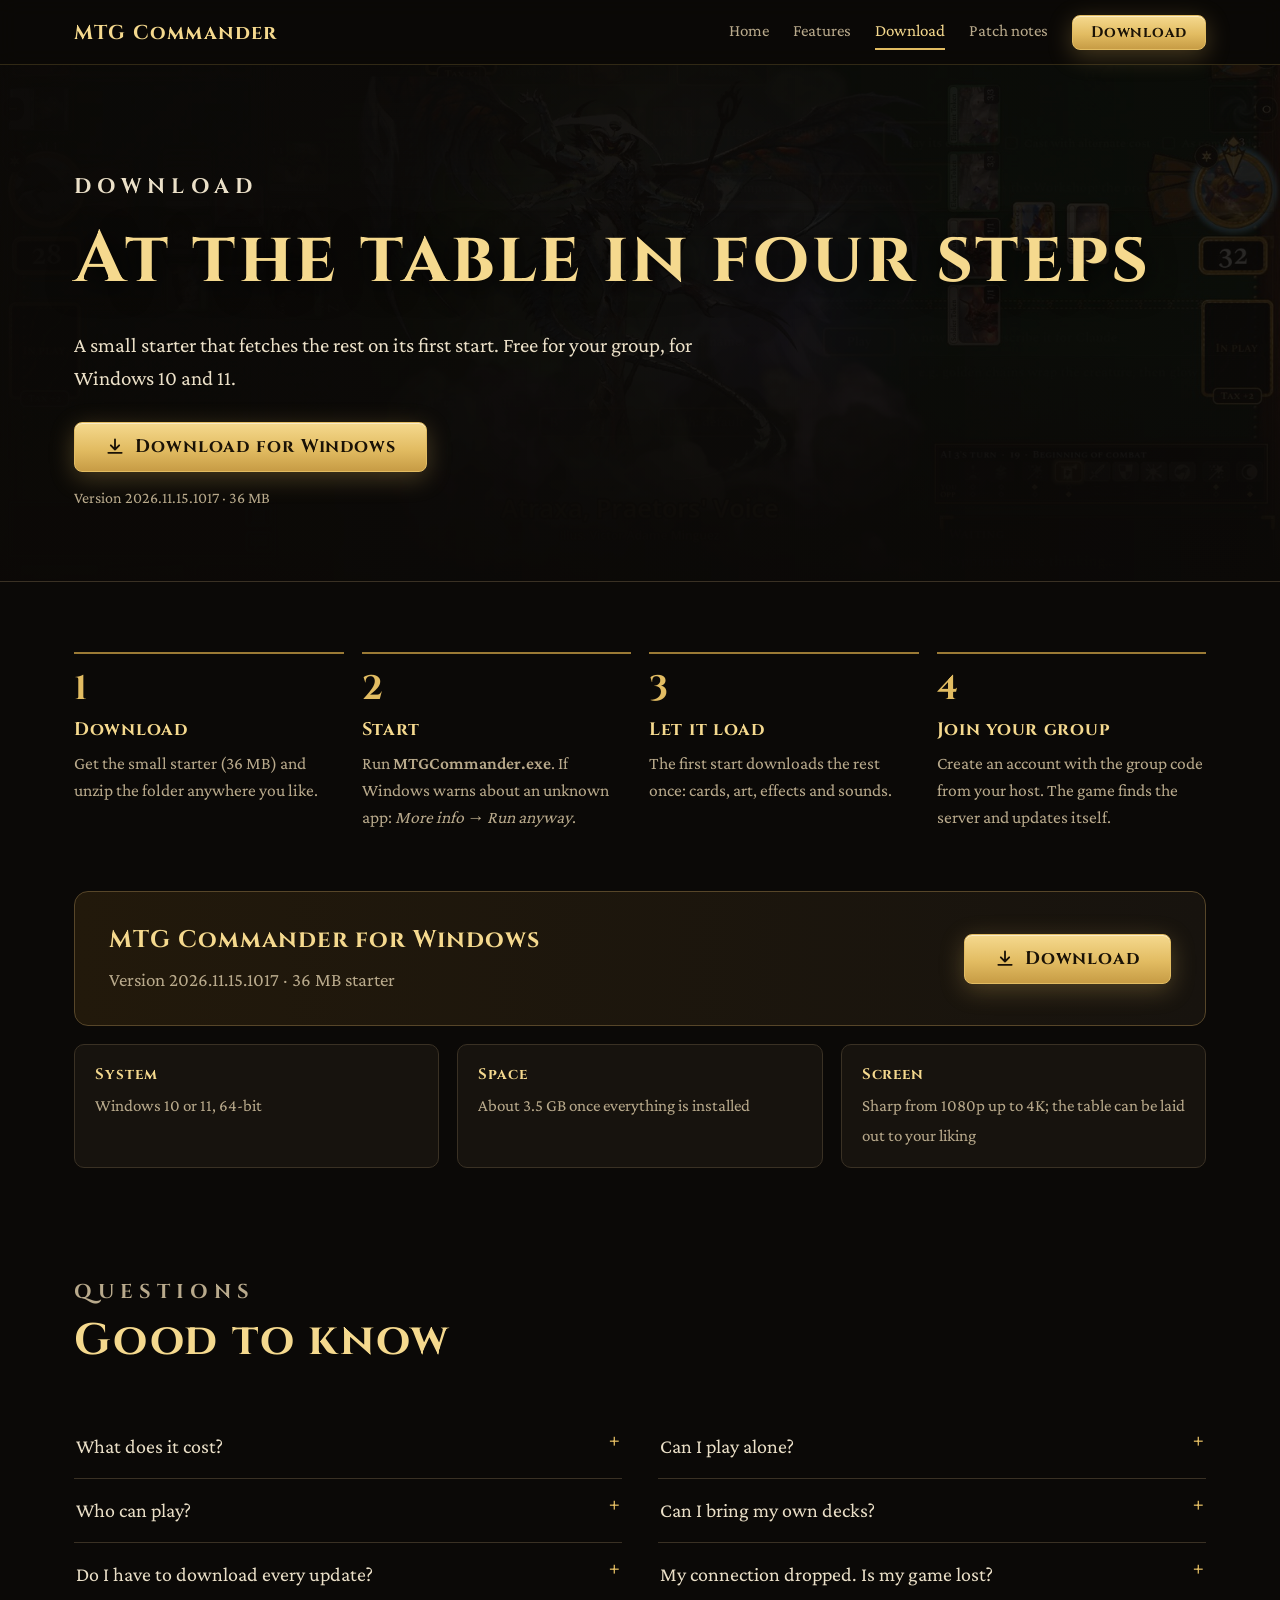
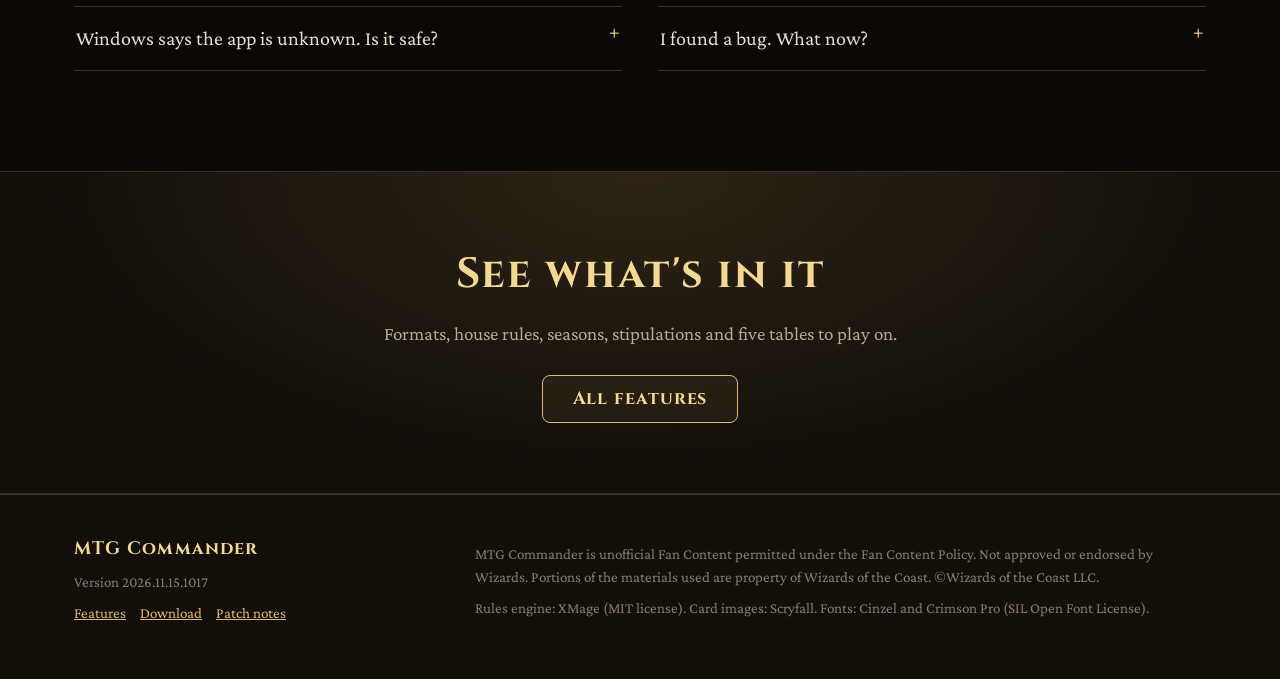
==== download/index.html @ 8bffbb69 "Website for version 2026.11.15.1017" ====
<!doctype html>
<html lang="en">
<head>
<meta charset="utf-8">
<meta name="viewport" content="width=device-width, initial-scale=1">
<title>Download · MTG Commander</title>
<meta name="description" content="Download MTG Commander for Windows: a small starter that installs the rest on its first start, or the whole game in one zip.">
<link rel="icon" href="/download/site/img/entrance-ur-dragon-thumb.jpg">
<link rel="stylesheet" href="/download/site/css/site.css">
</head>
<body>
<script>document.documentElement.className += " js";</script>

<header class="bar">
  <div class="wrap">
    <a class="brand" href="/">MTG Commander</a>
    <button class="menu-btn" aria-label="Menu" aria-expanded="false"><svg viewBox="0 0 24 24" fill="none" stroke="currentColor" stroke-width="2" aria-hidden="true"><path d="M4 7h16M4 12h16M4 17h16"/></svg></button>
    <nav>
      <a href="/">Home</a>
      <a href="/features/">Features</a>
      <a href="/download/">Download</a>
      <a href="/patch_notes/">Patch notes</a>
    </nav>
    <a class="btn primary cta" href="https://github.com/Becajin/mtgcommander-site/releases/download/starter/MTGCommander-starter.zip">Download</a>
  </div>
</header>

<main>
  <div class="page-head">
    <div class="banner" style="background-image: url('/download/site/img/entrance-atraxa.jpg')" aria-hidden="true"></div>
    <div class="wrap">
      <p class="eyebrow">Download</p>
      <h1>At the table in four steps</h1>
      <p>A small starter that fetches the rest on its first start. Free for your group, for Windows 10 and 11.</p>
      <p style="margin-top:28px">
        <a class="btn primary" href="https://github.com/Becajin/mtgcommander-site/releases/download/starter/MTGCommander-starter.zip">
          <svg viewBox="0 0 24 24" fill="none" stroke="currentColor" stroke-width="2.2" stroke-linecap="round" stroke-linejoin="round" aria-hidden="true"><path d="M12 3v12m0 0-5-5m5 5 5-5M4 19h16"/></svg>
          Download for Windows
        </a>
      </p>
      <p style="color:var(--muted);font-size:16px">Version 2026.11.15.1017 · 36 MB</p>
    </div>
  </div>

  <section style="padding-top:70px">
    <div class="wrap">
      <div class="steps">
        <div class="step reveal"><h3>Download</h3><p>Get the small starter (36 MB) and unzip the folder anywhere you like.</p></div>
        <div class="step reveal"><h3>Start</h3><p>Run <b>MTGCommander.exe</b>. If Windows warns about an unknown app: <i>More info → Run anyway</i>.</p></div>
        <div class="step reveal"><h3>Let it load</h3><p>The first start downloads the rest once: cards, art, effects and sounds.</p></div>
        <div class="step reveal"><h3>Join your group</h3><p>Create an account with the group code from your host. The game finds the server and updates itself.</p></div>
      </div>
    </div>
  </section>

  <section style="padding-top:60px">
    <div class="wrap">
      <div class="download-card reveal">
        <div>
          <h3>MTG Commander for Windows</h3>
          <p>Version 2026.11.15.1017 · 36 MB starter</p>
        </div>
        <a class="btn primary" href="https://github.com/Becajin/mtgcommander-site/releases/download/starter/MTGCommander-starter.zip">
          <svg viewBox="0 0 24 24" fill="none" stroke="currentColor" stroke-width="2.2" stroke-linecap="round" stroke-linejoin="round" aria-hidden="true"><path d="M12 3v12m0 0-5-5m5 5 5-5M4 19h16"/></svg>
          Download
        </a>
      </div>
      <div class="spec reveal">
        <div><b>System</b><span>Windows 10 or 11, 64-bit</span></div>
        <div><b>Space</b><span>About 3.5 GB once everything is installed</span></div>
        <div><b>Screen</b><span>Sharp from 1080p up to 4K; the table can be laid out to your liking</span></div>
      </div>
    </div>
  </section>

  <section id="faq">
    <div class="wrap">
      <div class="sec-head reveal">
        <p class="eyebrow">Questions</p>
        <h2>Good to know</h2>
      </div>
      <div class="faq reveal">
        <div>
          <details><summary>What does it cost?</summary><p>Nothing. It's a free game for our playgroup, run by its host. No shop, no ads, no collection to buy: every card is available.</p></details>
          <details><summary>Who can play?</summary><p>Anyone with the group code from the host. You create your account with it in the game, and that's it.</p></details>
          <details><summary>Do I have to download every update?</summary><p>No. The game tells you when there's a new version and updates itself in place, downloading only what changed.</p></details>
          <details><summary>Windows says the app is unknown. Is it safe?</summary><p>The game isn't signed with a paid certificate, so Windows SmartScreen asks first. Choose <i>More info → Run anyway</i>.</p></details>
        </div>
        <div>
          <details><summary>Can I play alone?</summary><p>Yes. Quick Play starts a game against bots in seconds, in Commander or any other format, and the bots draft and play Sealed with you too.</p></details>
          <details><summary>Can I bring my own decks?</summary><p>Yes. Paste a list or a Moxfield or Archidekt link into the deck builder. The game checks legality and the bracket for you.</p></details>
          <details><summary>My connection dropped. Is my game lost?</summary><p>No. Start the game again and the server hands your game back where it was.</p></details>
          <details><summary>I found a bug. What now?</summary><p>Use <i>Report bug</i> in the main menu: it sends the details straight to the host.</p></details>
        </div>
      </div>
    </div>
  </section>

  <div class="closing" style="margin-top:100px">
    <h2>See what's in it</h2>
    <p>Formats, house rules, seasons, stipulations and five tables to play on.</p>
    <a class="btn ghost" href="/features/">All features</a>
  </div>
</main>

<footer>
  <div class="wrap">
    <div>
      <a class="brand" href="/">MTG Commander</a>
      <p>Version 2026.11.15.1017</p>
      <nav><a href="/features/">Features</a><a href="/download/">Download</a><a href="/patch_notes/">Patch notes</a></nav>
    </div>
    <div>
      <p>MTG Commander is unofficial Fan Content permitted under the Fan Content Policy. Not approved or endorsed by Wizards. Portions of the materials used are property of Wizards of the Coast. ©Wizards of the Coast LLC.</p>
      <p>Rules engine: XMage (MIT license). Card images: Scryfall. Fonts: Cinzel and Crimson Pro (SIL Open Font License).</p>
    </div>
  </div>
</footer>
<script src="/download/site/js/site.js"></script>
</body>
</html>
---- download/site/css/site.css ----
/* MTG Commander website: shared styles for every page (/, /features/, /download/, /patch_notes/).
   The game's own fonts (SIL Open Font License), served from here: nothing from third parties. */
@font-face { font-family: "Cinzel"; src: url("../fonts/cinzel.woff") format("woff"); font-weight: 700; font-display: swap; }
@font-face { font-family: "Crimson Pro"; src: url("../fonts/crimson-400.woff") format("woff"); font-weight: 400; font-display: swap; }
@font-face { font-family: "Crimson Pro"; src: url("../fonts/crimson-600.woff") format("woff"); font-weight: 600; font-display: swap; }

:root {
  color-scheme: dark;
  --bg: #0b0907; --bg2: #120f0b; --panel: #17130e; --panel2: #1e1912; --line: #3a3124; --line2: #574629;
  --text: #ebe0c8; --muted: #b9aa8c; --dim: #8a7d66;
  --gold: #e2bc62; --gold-hi: #f5d98e; --gold-deep: #9b7a35;
  --head: "Cinzel", Georgia, "Times New Roman", serif;
  --body: "Crimson Pro", Georgia, "Times New Roman", serif;
  --radius: 10px;
}
* { box-sizing: border-box; }
html { scroll-behavior: smooth; scroll-padding-top: 76px; }
body { margin: 0; background: var(--bg); color: var(--text); font: 400 19px/1.55 var(--body); -webkit-font-smoothing: antialiased; }
img { display: block; max-width: 100%; }
a { color: var(--gold); }
a:hover { color: var(--gold-hi); }
h1, h2, h3, h4 { font-family: var(--head); font-weight: 700; letter-spacing: .04em; color: var(--gold-hi); margin: 0; }
.wrap { max-width: 1180px; margin: 0 auto; padding: 0 24px; }
@media (max-width: 600px) { .wrap { padding: 0 16px; } body { font-size: 18px; } }

/* ---------------------------------------------------------------- the bar at the top */
.bar { position: sticky; top: 0; z-index: 50; background: rgba(11, 9, 7, .84); backdrop-filter: blur(10px); border-bottom: 1px solid rgba(226, 188, 98, .18); }
.bar .wrap { display: flex; align-items: center; gap: 24px; height: 64px; }
.brand { font-family: var(--head); font-size: 20px; color: var(--gold-hi); text-decoration: none; letter-spacing: .06em; white-space: nowrap; }
.bar nav { display: flex; gap: 24px; margin-left: auto; }
.bar nav a { color: var(--muted); text-decoration: none; font-size: 17px; padding: 4px 0; border-bottom: 2px solid transparent; }
.bar nav a:hover { color: var(--gold-hi); }
.bar nav a.on { color: var(--gold-hi); border-bottom-color: var(--gold); }
.bar .cta { padding: 9px 18px; font-size: 15px; }
.menu-btn { display: none; margin-left: auto; background: none; border: 1px solid var(--line2); color: var(--gold-hi); border-radius: 6px; width: 44px; height: 40px; cursor: pointer; }
.menu-btn svg { width: 22px; height: 22px; }
@media (max-width: 900px) {
  .bar nav { display: none; position: absolute; top: 64px; left: 0; right: 0; flex-direction: column; gap: 0; background: rgba(11, 9, 7, .97); border-bottom: 1px solid var(--line); padding: 8px 16px 14px; }
  .bar nav.open { display: flex; }
  .bar nav a { padding: 10px 0; border-bottom: 1px solid var(--line); }
  .menu-btn { display: grid; place-items: center; }
  .bar .cta { margin-left: 0; }
}

/* ---------------------------------------------------------------- buttons */
.btn { display: inline-flex; align-items: center; gap: 10px; padding: 14px 30px; border-radius: 8px; text-decoration: none; cursor: pointer;
       font: 700 18px/1 var(--head); letter-spacing: .05em; border: 1px solid var(--gold); transition: transform .15s, box-shadow .15s, background .15s; }
.btn.primary { color: #1a1206; background: linear-gradient(180deg, var(--gold-hi), var(--gold) 55%, #c79c45);
               box-shadow: 0 6px 24px rgba(226, 188, 98, .28), inset 0 1px 0 rgba(255, 255, 255, .5); }
.btn.primary:hover { color: #1a1206; transform: translateY(-2px); box-shadow: 0 10px 34px rgba(226, 188, 98, .4), inset 0 1px 0 rgba(255, 255, 255, .5); }
.btn.ghost { color: var(--gold-hi); background: rgba(226, 188, 98, .06); }
.btn.ghost:hover { background: rgba(226, 188, 98, .14); color: var(--gold-hi); }
.btn svg { width: 20px; height: 20px; flex: none; }

/* ---------------------------------------------------------------- the big banner behind the logo (home) */
.hero { position: relative; min-height: min(94vh, 900px); display: flex; align-items: center; overflow: hidden; border-bottom: 1px solid var(--line); }
.hero .banner { position: absolute; inset: 0; background-size: cover; background-position: center 35%; transform: scale(1.04); animation: drift 26s ease-in-out infinite alternate; }
@keyframes drift { to { transform: scale(1.12) translate(-1.5%, -1%); } }
.hero::after { content: ""; position: absolute; inset: 0;
  background: radial-gradient(ellipse at 50% 42%, rgba(11, 9, 7, .25) 0%, rgba(11, 9, 7, .7) 62%, rgba(11, 9, 7, .95) 100%),
              linear-gradient(0deg, var(--bg) 0%, rgba(11, 9, 7, 0) 28%); }
.hero .wrap { position: relative; z-index: 2; width: 100%; text-align: center; padding-top: 40px; padding-bottom: 110px; }
.hero .tag { font-family: var(--head); color: var(--gold); letter-spacing: .32em; font-size: 14px; text-transform: uppercase; margin: 0 0 18px; text-shadow: 0 2px 8px #000; }
.hero h1 { font-size: clamp(50px, 9vw, 124px); line-height: 1; text-shadow: 0 6px 40px rgba(0, 0, 0, .9), 0 0 2px #000; }
.hero h1 span { display: block; font-size: .42em; letter-spacing: .5em; color: var(--gold); margin-top: 14px; }
.hero .lead { font-size: clamp(20px, 2.3vw, 26px); max-width: 680px; margin: 22px auto 34px; text-shadow: 0 2px 12px #000; }
.hero .lead b { color: var(--gold-hi); font-weight: 600; }
.hero .actions { display: flex; gap: 14px; justify-content: center; flex-wrap: wrap; }
.hero .meta { margin-top: 16px; color: var(--muted); font-size: 16px; text-shadow: 0 2px 6px #000; }
.scroll-hint { position: absolute; left: 50%; bottom: 22px; z-index: 2; transform: translateX(-50%); color: var(--dim); font-size: 13px; letter-spacing: .25em;
               text-transform: uppercase; text-decoration: none; animation: bob 2.4s ease-in-out infinite; }
@keyframes bob { 50% { transform: translate(-50%, 6px); } }

/* ---------------------------------------------------------------- a sub-page's head (features, download, patch notes) */
.page-head { position: relative; overflow: hidden; border-bottom: 1px solid var(--line); padding: 92px 0 70px; }
.page-head .banner { position: absolute; inset: 0; background-size: cover; background-position: center; opacity: .35; filter: saturate(1.1); }
.page-head::after { content: ""; position: absolute; inset: 0; background: linear-gradient(90deg, rgba(11, 9, 7, .95) 25%, rgba(11, 9, 7, .55)), linear-gradient(0deg, var(--bg), transparent 45%); }
.page-head .wrap { position: relative; z-index: 2; }
.page-head h1 { font-size: clamp(40px, 6vw, 72px); text-shadow: 0 4px 30px #000; }
.page-head p { color: var(--text); max-width: 640px; font-size: 21px; margin: 14px 0 0; }

/* ---------------------------------------------------------------- the numbers under the hero */
.facts { display: grid; grid-template-columns: repeat(4, 1fr); gap: 1px; background: var(--line); border: 1px solid var(--line);
         border-radius: var(--radius); overflow: hidden; margin: -50px auto 0; position: relative; z-index: 3; box-shadow: 0 20px 50px rgba(0, 0, 0, .55); }
.facts div { background: var(--panel); padding: 20px 22px; }
.facts b { display: block; font: 700 26px/1.1 var(--head); color: var(--gold-hi); }
.facts span { color: var(--muted); font-size: 16px; }
@media (max-width: 760px) { .facts { grid-template-columns: 1fr 1fr; } }

/* ---------------------------------------------------------------- sections */
section { padding: 96px 0 0; }
.eyebrow { font-family: var(--head); color: var(--gold); letter-spacing: .3em; font-size: 13px; text-transform: uppercase; margin: 0 0 10px; }
.sec-head { max-width: 760px; margin-bottom: 40px; }
.sec-head h2 { font-size: clamp(30px, 4vw, 44px); }
.sec-head p { color: var(--muted); margin: 12px 0 0; font-size: 20px; }
.center { text-align: center; margin-left: auto; margin-right: auto; }

/* ---------------------------------------------------------------- tiles (play modes, technical) */
.tiles { display: grid; grid-template-columns: repeat(4, 1fr); gap: 18px; }
.tiles.three { grid-template-columns: repeat(3, 1fr); }
@media (max-width: 980px) { .tiles, .tiles.three { grid-template-columns: 1fr 1fr; } }
@media (max-width: 600px) { .tiles, .tiles.three { grid-template-columns: 1fr; } }
.tile { position: relative; display: block; text-decoration: none; color: var(--text); background: linear-gradient(180deg, var(--panel2), var(--panel));
        border: 1px solid var(--line); border-radius: var(--radius); overflow: hidden; transition: border-color .2s, transform .2s; }
a.tile:hover { border-color: var(--line2); transform: translateY(-3px); color: var(--text); }
.tile img { aspect-ratio: 16 / 9; object-fit: cover; width: 100%; border-bottom: 1px solid var(--line); }
.tile .in { padding: 18px 20px 20px; }
.tile h3 { font-size: 18px; margin-bottom: 6px; }
.tile p { margin: 0; color: var(--muted); font-size: 17px; }
.tile .ic { width: 44px; height: 44px; border-radius: 50%; display: grid; place-items: center; margin-bottom: 14px;
            background: radial-gradient(circle at 35% 30%, #3b2d14, #17110a); border: 1px solid var(--gold-deep); color: var(--gold-hi); }
.tile .ic svg { width: 22px; height: 22px; }

/* ---------------------------------------------------------------- a feature: text beside pictures, alternating */
.feature-row { display: grid; grid-template-columns: 1fr 1.25fr; gap: 48px; align-items: center; padding: 70px 0; border-bottom: 1px solid var(--line); }
.feature-row:last-child { border-bottom: 0; }
.feature-row.flip { grid-template-columns: 1.25fr 1fr; }
.feature-row.flip .text { order: 2; }
@media (max-width: 920px) { .feature-row, .feature-row.flip { grid-template-columns: 1fr; gap: 26px; padding: 50px 0; } .feature-row.flip .text { order: 0; } }
.feature-row h2 { font-size: clamp(26px, 3vw, 36px); margin-bottom: 12px; }
.feature-row p { color: var(--muted); margin: 0 0 12px; }
.feature-row ul { list-style: none; padding: 0; margin: 14px 0 0; }
.feature-row li { padding-left: 26px; position: relative; margin: 7px 0; color: var(--text); }
.feature-row li::before { content: "◆"; position: absolute; left: 3px; top: 1px; color: var(--gold); font-size: 12px; }
.shot { border-radius: var(--radius); border: 1px solid var(--line2); box-shadow: 0 24px 60px rgba(0, 0, 0, .55); cursor: zoom-in; width: 100%; }
.shots { display: grid; grid-template-columns: 1fr 1fr; gap: 12px; }
.shots .shot.wide { grid-column: span 2; }
.shot-cap { color: var(--dim); font-size: 15px; margin-top: 8px; }

/* ---------------------------------------------------------------- picture gallery (themes) */
.gallery { display: grid; grid-template-columns: repeat(3, 1fr); gap: 14px; }
.gallery figure { margin: 0; }
.gallery figure:first-child { grid-column: span 2; grid-row: span 2; }
.gallery figcaption { color: var(--muted); font-size: 16px; margin-top: 6px; }
.gallery figcaption b { color: var(--gold-hi); font-family: var(--head); font-size: 14px; letter-spacing: .06em; margin-right: 6px; }
@media (max-width: 760px) { .gallery { grid-template-columns: 1fr 1fr; } .gallery figure:first-child { grid-column: span 2; grid-row: auto; } }

/* ---------------------------------------------------------------- the picture slider */
.slider { position: relative; border-radius: var(--radius); overflow: hidden; border: 1px solid var(--line2); background: #000;
          box-shadow: 0 30px 80px rgba(0, 0, 0, .6), 0 0 0 6px rgba(226, 188, 98, .05); aspect-ratio: 16 / 9; }
.slides { display: flex; height: 100%; transition: transform .6s cubic-bezier(.22, .7, .2, 1); }
.slide { flex: 0 0 100%; position: relative; cursor: zoom-in; margin: 0; }
.slide img { width: 100%; height: 100%; object-fit: cover; }
.slide figcaption { position: absolute; left: 0; right: 0; bottom: 0; padding: 70px 28px 22px; background: linear-gradient(0deg, rgba(0, 0, 0, .95), rgba(0, 0, 0, .75) 45%, transparent); }
.slide figcaption b { display: block; font: 700 20px/1.2 var(--head); color: var(--gold-hi); letter-spacing: .04em; }
.slide figcaption span { color: var(--text); font-size: 17px; }
@media (max-width: 640px) { .slide figcaption { padding: 30px 14px 12px; } .slide figcaption span { display: none; } }
.arrow { position: absolute; top: 50%; transform: translateY(-50%); width: 50px; height: 50px; border-radius: 50%; border: 1px solid rgba(226, 188, 98, .55);
         background: rgba(11, 9, 7, .7); color: var(--gold-hi); display: grid; place-items: center; cursor: pointer; z-index: 2; }
.arrow:hover { background: rgba(40, 30, 14, .9); }
.arrow.prev { left: 16px; } .arrow.next { right: 16px; }
.arrow svg { width: 22px; height: 22px; }
.thumbs { display: flex; gap: 10px; margin-top: 14px; overflow-x: auto; padding-bottom: 8px; scrollbar-color: var(--line2) transparent; }
.thumbs button { flex: 0 0 132px; padding: 0; border: 2px solid transparent; border-radius: 6px; overflow: hidden; background: none; cursor: pointer; opacity: .55; transition: opacity .2s, border-color .2s; }
.thumbs button.on, .thumbs button:hover { opacity: 1; }
.thumbs button.on { border-color: var(--gold); }
.thumbs img { aspect-ratio: 16 / 9; object-fit: cover; width: 100%; }

/* ---------------------------------------------------------------- the big picture on click */
.lightbox { position: fixed; inset: 0; z-index: 100; background: rgba(0, 0, 0, .93); display: none; place-items: center; padding: 3vw; cursor: zoom-out; }
.lightbox.on { display: grid; }
.lightbox img { max-height: 92vh; border: 1px solid var(--line2); border-radius: 6px; }

/* ---------------------------------------------------------------- the new set */
.newset { display: grid; grid-template-columns: 1.05fr 1fr; gap: 48px; align-items: center;
          background: radial-gradient(ellipse at 80% 20%, rgba(80, 120, 190, .16), transparent 60%), linear-gradient(180deg, var(--panel2), var(--panel));
          border: 1px solid var(--line); border-radius: 14px; padding: 44px; overflow: hidden; }
@media (max-width: 900px) { .newset { grid-template-columns: 1fr; padding: 26px; gap: 28px; } }
.newset h2 { font-size: clamp(34px, 4.5vw, 54px); }
.newset p { color: var(--muted); }
.newset ul { list-style: none; padding: 0; margin: 18px 0 26px; }
.newset li { padding-left: 28px; position: relative; margin: 8px 0; }
.newset li::before { content: "◆"; position: absolute; left: 4px; top: 1px; color: var(--gold); font-size: 13px; }
.newset .pair { display: grid; grid-template-columns: 1fr 1fr; gap: 12px; }

/* ---------------------------------------------------------------- download */
.steps { display: grid; grid-template-columns: repeat(4, 1fr); gap: 18px; counter-reset: s; }
@media (max-width: 900px) { .steps { grid-template-columns: 1fr 1fr; } }
@media (max-width: 560px) { .steps { grid-template-columns: 1fr; } }
.step { border-top: 2px solid var(--gold-deep); padding-top: 18px; }
.step::before { counter-increment: s; content: counter(s); font: 700 34px/1 var(--head); color: var(--gold); display: block; margin-bottom: 10px; }
.step h3 { font-size: 18px; margin-bottom: 6px; }
.step p { color: var(--muted); margin: 0; font-size: 17.5px; }
.download-card { display: flex; align-items: center; justify-content: space-between; gap: 24px; flex-wrap: wrap;
                 background: linear-gradient(90deg, #22190b, var(--panel)); border: 1px solid var(--line2); border-radius: 14px; padding: 30px 34px; }
.download-card h3 { font-size: 24px; }
.download-card p { margin: 6px 0 0; color: var(--muted); }
.spec { display: grid; grid-template-columns: repeat(3, 1fr); gap: 18px; margin-top: 18px; }
@media (max-width: 760px) { .spec { grid-template-columns: 1fr; } }
.spec div { background: var(--panel); border: 1px solid var(--line); border-radius: var(--radius); padding: 18px 20px; }
.spec b { display: block; font-family: var(--head); color: var(--gold-hi); font-size: 15px; letter-spacing: .06em; margin-bottom: 4px; }
.spec span { color: var(--muted); font-size: 17px; }

/* ---------------------------------------------------------------- patch notes */
.notes { display: grid; grid-template-columns: repeat(2, 1fr); gap: 18px; }
@media (max-width: 860px) { .notes { grid-template-columns: 1fr; } }
.note { background: var(--panel); border: 1px solid var(--line); border-radius: var(--radius); padding: 24px 26px; }
.notes .note { max-height: 470px; overflow-y: auto; scrollbar-color: var(--line2) transparent; scrollbar-width: thin; }
.note h3 { font-size: 20px; }
.note .when { color: var(--dim); font-size: 15px; margin: 4px 0 10px; }
.note h4 { font-size: 13px; letter-spacing: .2em; color: var(--gold); text-transform: uppercase; margin: 18px 0 6px; }
.note ul { margin: 0; padding-left: 20px; color: var(--muted); font-size: 17.5px; }
.note li { margin: 6px 0; }
.note li b { color: var(--text); font-weight: 600; }
.note.latest { border-color: var(--gold-deep); }
.note.latest .when { color: var(--gold); }
.notes-layout { display: grid; grid-template-columns: 230px minmax(0, 1fr); gap: 30px; align-items: start; }
@media (max-width: 860px) { .notes-layout { grid-template-columns: 1fr; } .notes-toc { display: none; } }
.notes-toc { position: sticky; top: 84px; max-height: calc(100vh - 110px); overflow-y: auto; scrollbar-width: thin; scrollbar-color: var(--line2) transparent; }
.notes-toc a { display: block; padding: 7px 12px; border-left: 2px solid var(--line); color: var(--muted); text-decoration: none; font-size: 16px; }
.notes-toc a small { display: block; color: var(--dim); font-size: 13px; }
.notes-toc a:hover { border-left-color: var(--gold); color: var(--text); }
.notes-full .note { margin-bottom: 22px; }

/* ---------------------------------------------------------------- questions */
.faq { display: grid; grid-template-columns: 1fr 1fr; gap: 0 36px; }
@media (max-width: 860px) { .faq { grid-template-columns: 1fr; } }
details { border-bottom: 1px solid var(--line); padding: 16px 2px; }
summary { cursor: pointer; font-size: 20px; color: var(--text); list-style: none; display: flex; justify-content: space-between; gap: 14px; }
summary::-webkit-details-marker { display: none; }
summary::after { content: "+"; color: var(--gold); font: 700 22px/1 var(--head); transition: transform .2s; }
details[open] summary::after { transform: rotate(45deg); }
details p { color: var(--muted); margin: 10px 0 2px; }

/* ---------------------------------------------------------------- the call at the bottom of a page */
.closing { margin-top: 100px; text-align: center; padding: 70px 24px; border-top: 1px solid var(--line); border-bottom: 1px solid var(--line);
           background: radial-gradient(ellipse at 50% 0%, rgba(226, 188, 98, .12), transparent 65%), var(--bg2); }
.closing h2 { font-size: clamp(28px, 4vw, 42px); margin-bottom: 12px; }
.closing p { color: var(--muted); margin: 0 0 26px; }

/* ---------------------------------------------------------------- footer */
footer { margin-top: 0; background: var(--bg2); padding: 40px 0 50px; color: var(--dim); font-size: 15px; border-top: 1px solid var(--line); }
footer .wrap { display: grid; grid-template-columns: 1fr 2fr; gap: 36px; }
@media (max-width: 760px) { footer .wrap { grid-template-columns: 1fr; } }
footer .brand { font-size: 18px; }
footer p { margin: 8px 0; }
footer nav a { margin-right: 14px; }

.js .reveal { opacity: 0; transform: translateY(18px); transition: opacity .7s ease, transform .7s ease; }
.js .reveal.seen { opacity: 1; transform: none; }
@media (prefers-reduced-motion: reduce) {
  html { scroll-behavior: auto; }
  .js .reveal { opacity: 1; transform: none; transition: none; }
  .hero .banner { animation: none; }
  .slides { transition: none; }
  .scroll-hint { animation: none; }
}
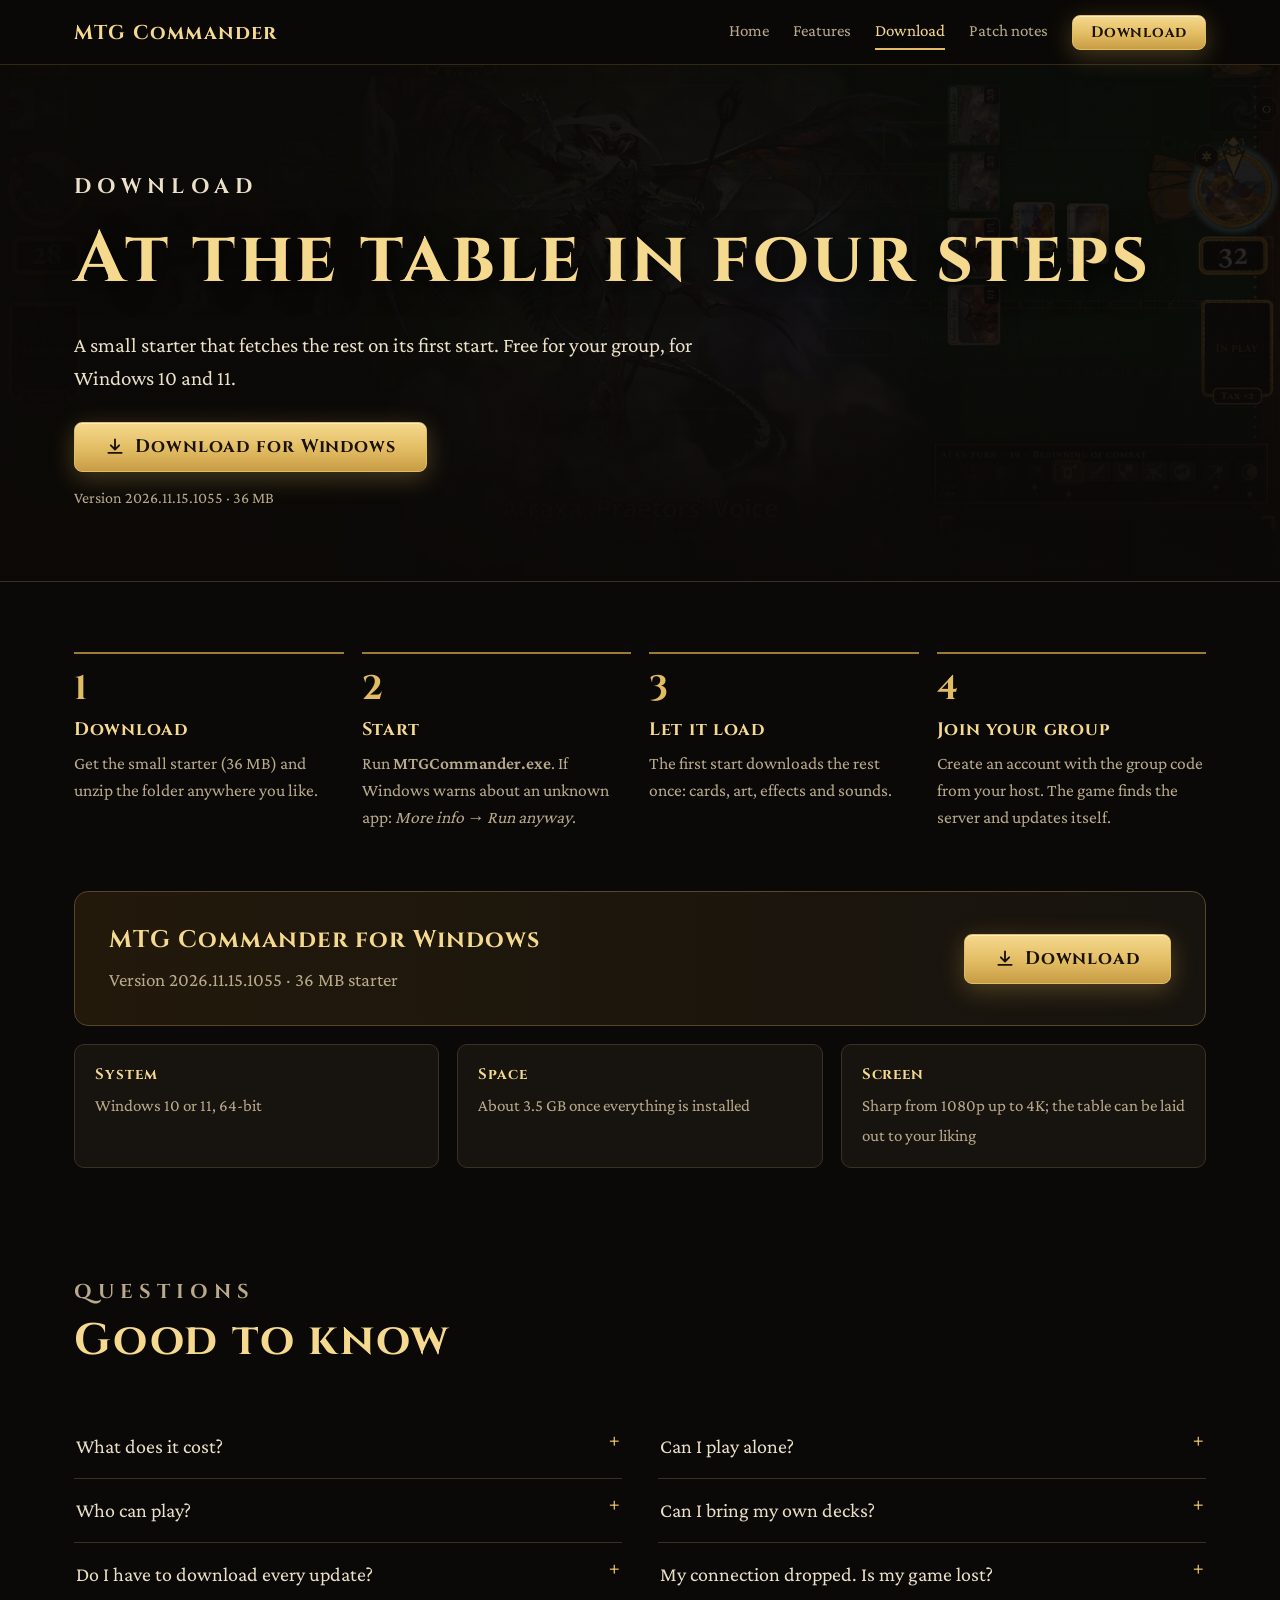
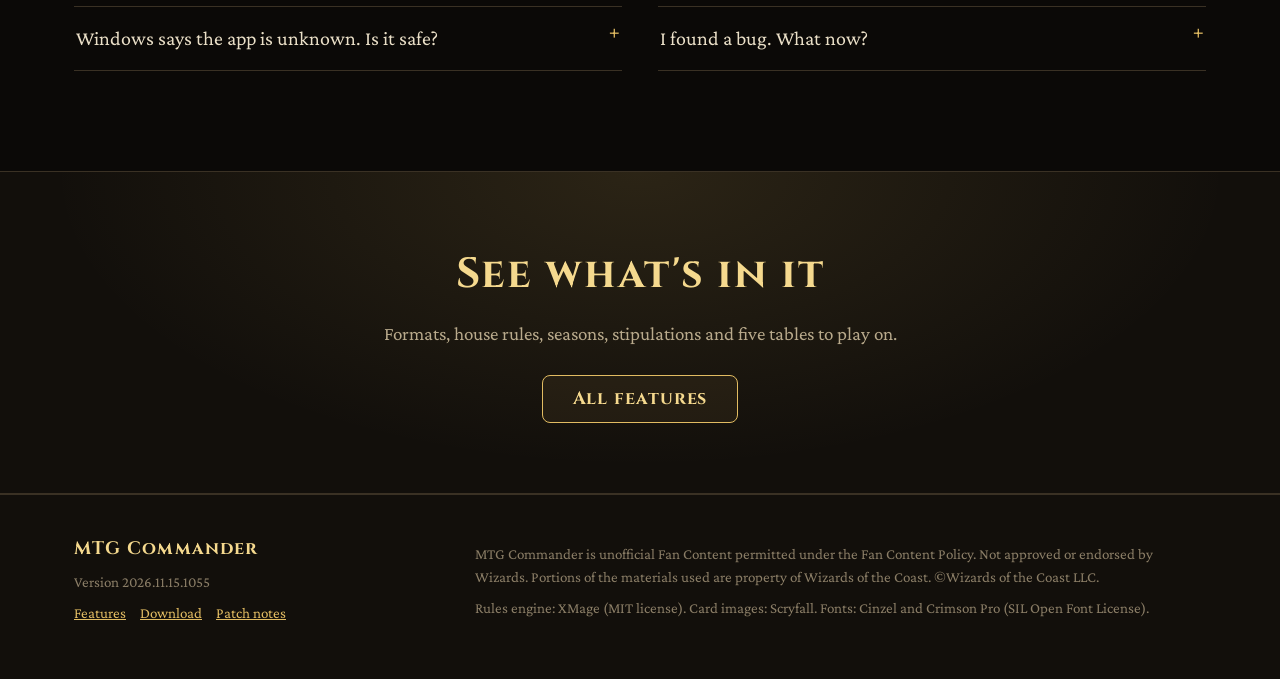
==== commit 31b03039: "Website for version 2026.11.15.1055" ====
--- a/download/index.html
+++ b/download/index.html
@@ -38,7 +38,7 @@
           Download for Windows
         </a>
       </p>
-      <p style="color:var(--muted);font-size:16px">Version 2026.11.15.1017 · 36 MB</p>
+      <p style="color:var(--muted);font-size:16px">Version 2026.11.15.1055 · 36 MB</p>
     </div>
   </div>
 
@@ -58,7 +58,7 @@
       <div class="download-card reveal">
         <div>
           <h3>MTG Commander for Windows</h3>
-          <p>Version 2026.11.15.1017 · 36 MB starter</p>
+          <p>Version 2026.11.15.1055 · 36 MB starter</p>
         </div>
         <a class="btn primary" href="https://github.com/Becajin/mtgcommander-site/releases/download/starter/MTGCommander-starter.zip">
           <svg viewBox="0 0 24 24" fill="none" stroke="currentColor" stroke-width="2.2" stroke-linecap="round" stroke-linejoin="round" aria-hidden="true"><path d="M12 3v12m0 0-5-5m5 5 5-5M4 19h16"/></svg>
@@ -107,7 +107,7 @@
   <div class="wrap">
     <div>
       <a class="brand" href="/">MTG Commander</a>
-      <p>Version 2026.11.15.1017</p>
+      <p>Version 2026.11.15.1055</p>
       <nav><a href="/features/">Features</a><a href="/download/">Download</a><a href="/patch_notes/">Patch notes</a></nav>
     </div>
     <div>
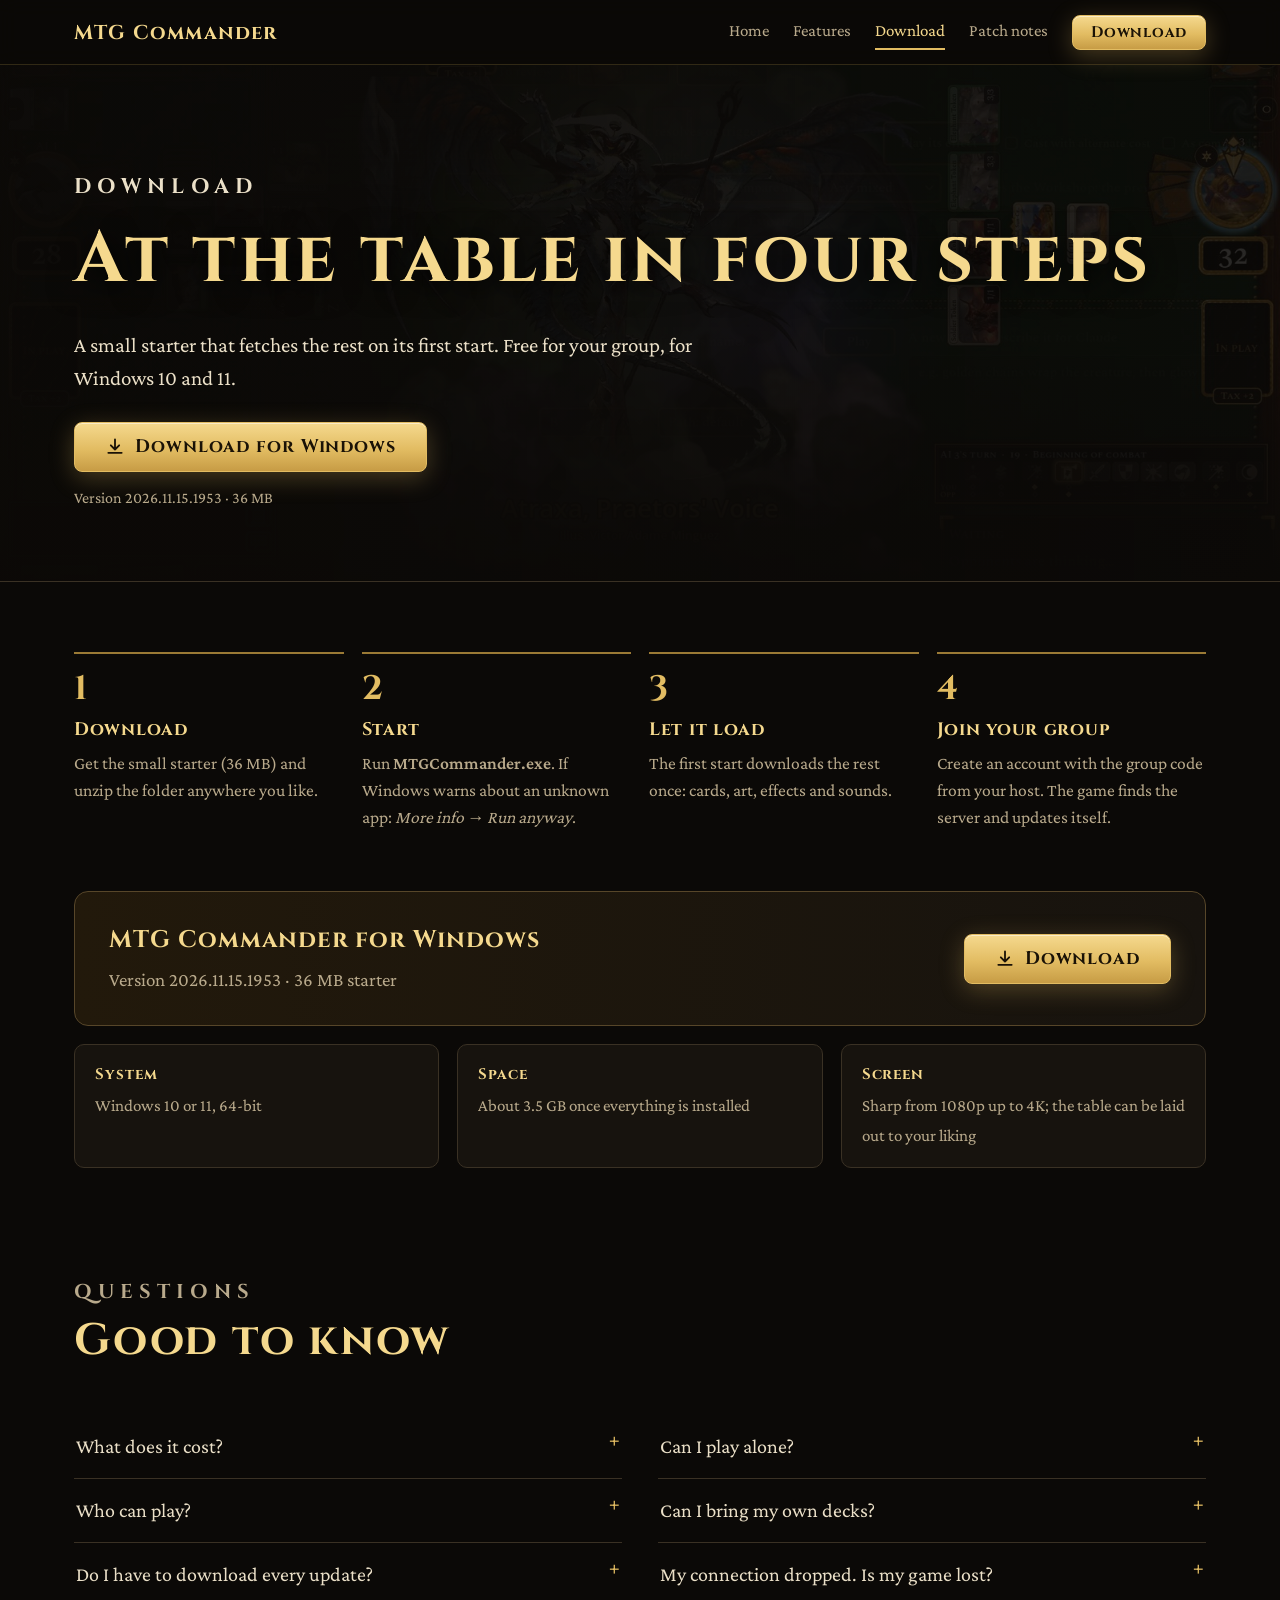
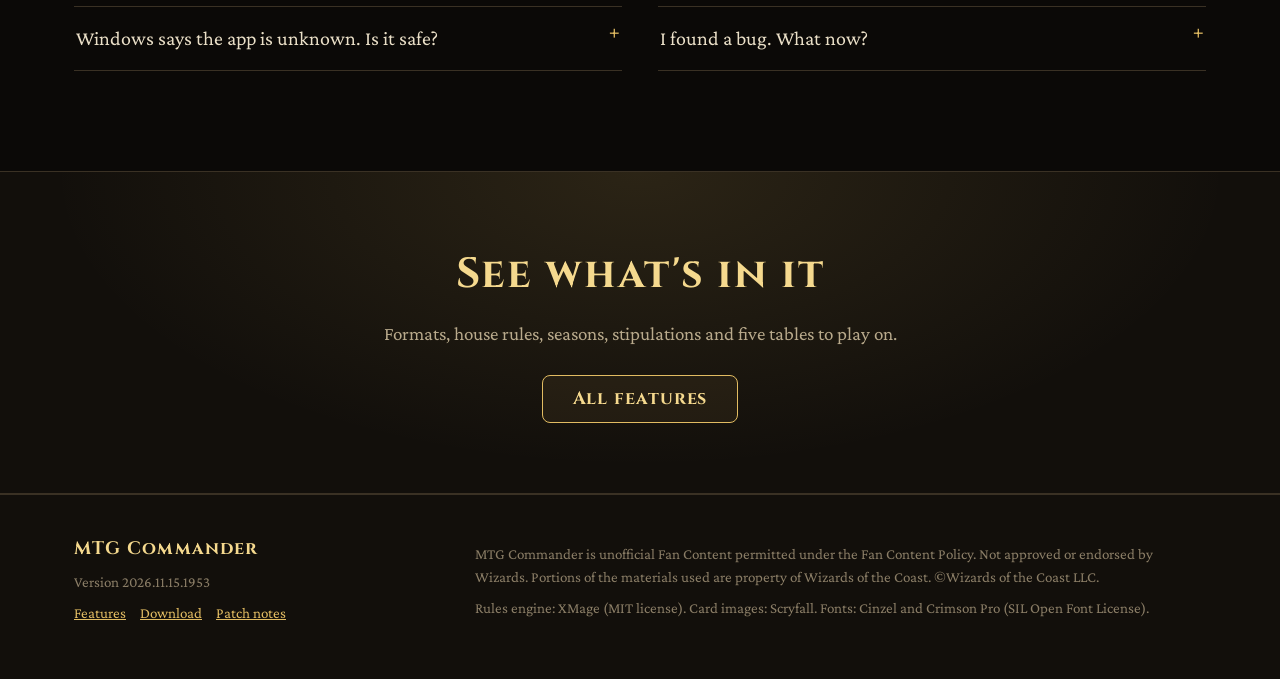
==== commit 9c422017: "Website for version 2026.11.15.1953" ====
--- a/download/index.html
+++ b/download/index.html
@@ -38,7 +38,7 @@
           Download for Windows
         </a>
       </p>
-      <p style="color:var(--muted);font-size:16px">Version 2026.11.15.1055 · 36 MB</p>
+      <p style="color:var(--muted);font-size:16px">Version 2026.11.15.1953 · 36 MB</p>
     </div>
   </div>
 
@@ -58,7 +58,7 @@
       <div class="download-card reveal">
         <div>
           <h3>MTG Commander for Windows</h3>
-          <p>Version 2026.11.15.1055 · 36 MB starter</p>
+          <p>Version 2026.11.15.1953 · 36 MB starter</p>
         </div>
         <a class="btn primary" href="https://github.com/Becajin/mtgcommander-site/releases/download/starter/MTGCommander-starter.zip">
           <svg viewBox="0 0 24 24" fill="none" stroke="currentColor" stroke-width="2.2" stroke-linecap="round" stroke-linejoin="round" aria-hidden="true"><path d="M12 3v12m0 0-5-5m5 5 5-5M4 19h16"/></svg>
@@ -107,7 +107,7 @@
   <div class="wrap">
     <div>
       <a class="brand" href="/">MTG Commander</a>
-      <p>Version 2026.11.15.1055</p>
+      <p>Version 2026.11.15.1953</p>
       <nav><a href="/features/">Features</a><a href="/download/">Download</a><a href="/patch_notes/">Patch notes</a></nav>
     </div>
     <div>
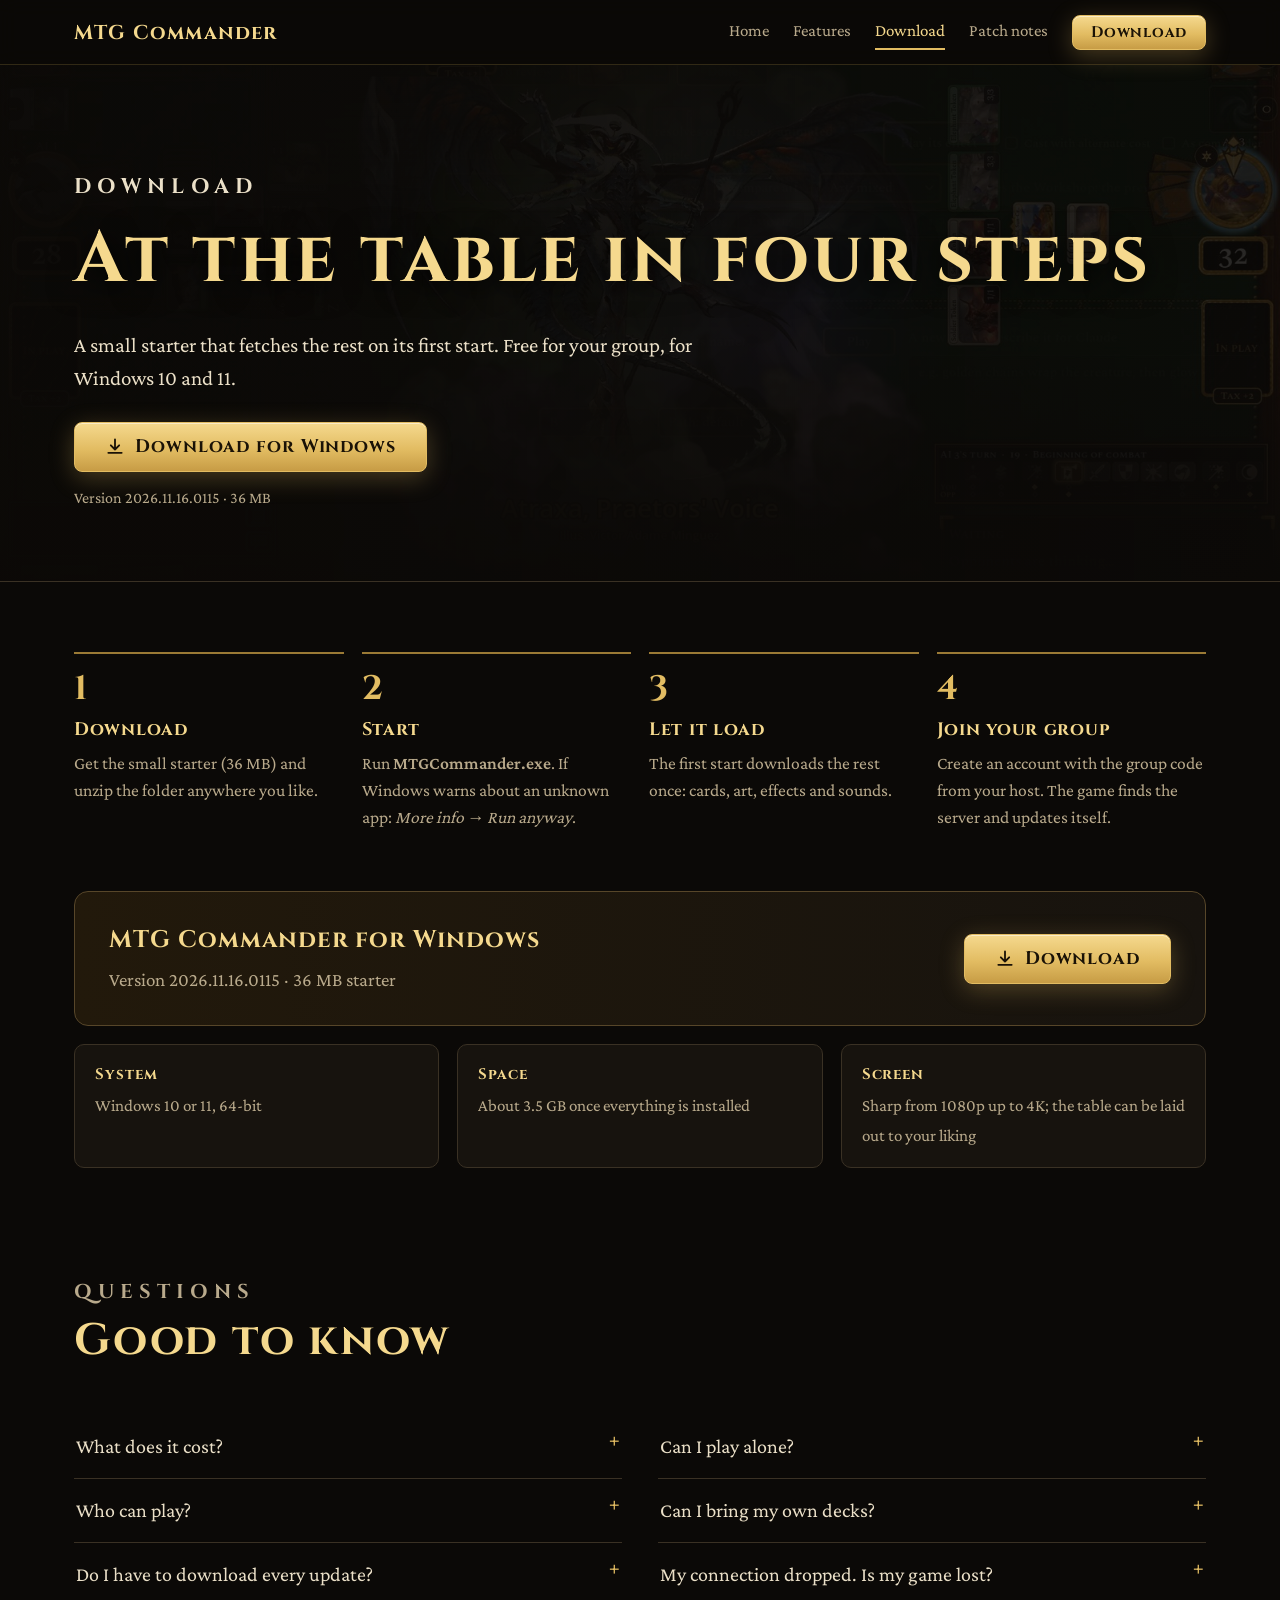
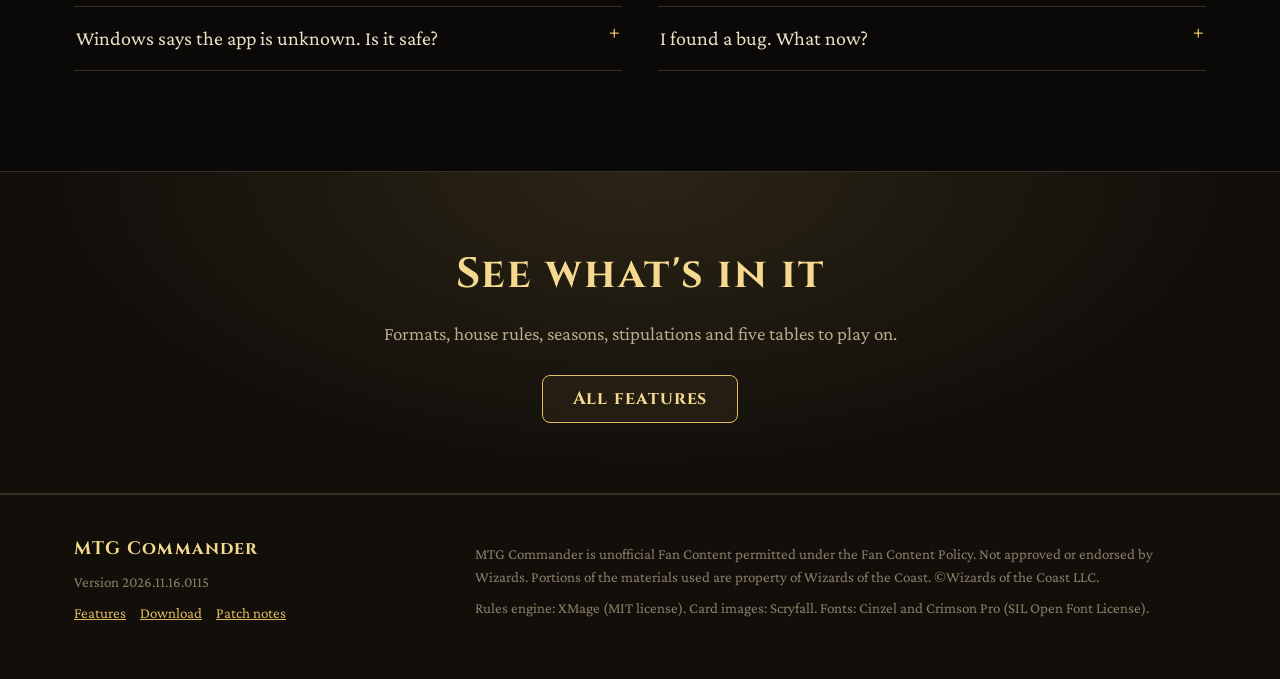
==== commit 58902581: "Website for version 2026.11.16.0115" ====
--- a/download/index.html
+++ b/download/index.html
@@ -38,7 +38,7 @@
           Download for Windows
         </a>
       </p>
-      <p style="color:var(--muted);font-size:16px">Version 2026.11.15.1953 · 36 MB</p>
+      <p style="color:var(--muted);font-size:16px">Version 2026.11.16.0115 · 36 MB</p>
     </div>
   </div>
 
@@ -58,7 +58,7 @@
       <div class="download-card reveal">
         <div>
           <h3>MTG Commander for Windows</h3>
-          <p>Version 2026.11.15.1953 · 36 MB starter</p>
+          <p>Version 2026.11.16.0115 · 36 MB starter</p>
         </div>
         <a class="btn primary" href="https://github.com/Becajin/mtgcommander-site/releases/download/starter/MTGCommander-starter.zip">
           <svg viewBox="0 0 24 24" fill="none" stroke="currentColor" stroke-width="2.2" stroke-linecap="round" stroke-linejoin="round" aria-hidden="true"><path d="M12 3v12m0 0-5-5m5 5 5-5M4 19h16"/></svg>
@@ -107,7 +107,7 @@
   <div class="wrap">
     <div>
       <a class="brand" href="/">MTG Commander</a>
-      <p>Version 2026.11.15.1953</p>
+      <p>Version 2026.11.16.0115</p>
       <nav><a href="/features/">Features</a><a href="/download/">Download</a><a href="/patch_notes/">Patch notes</a></nav>
     </div>
     <div>
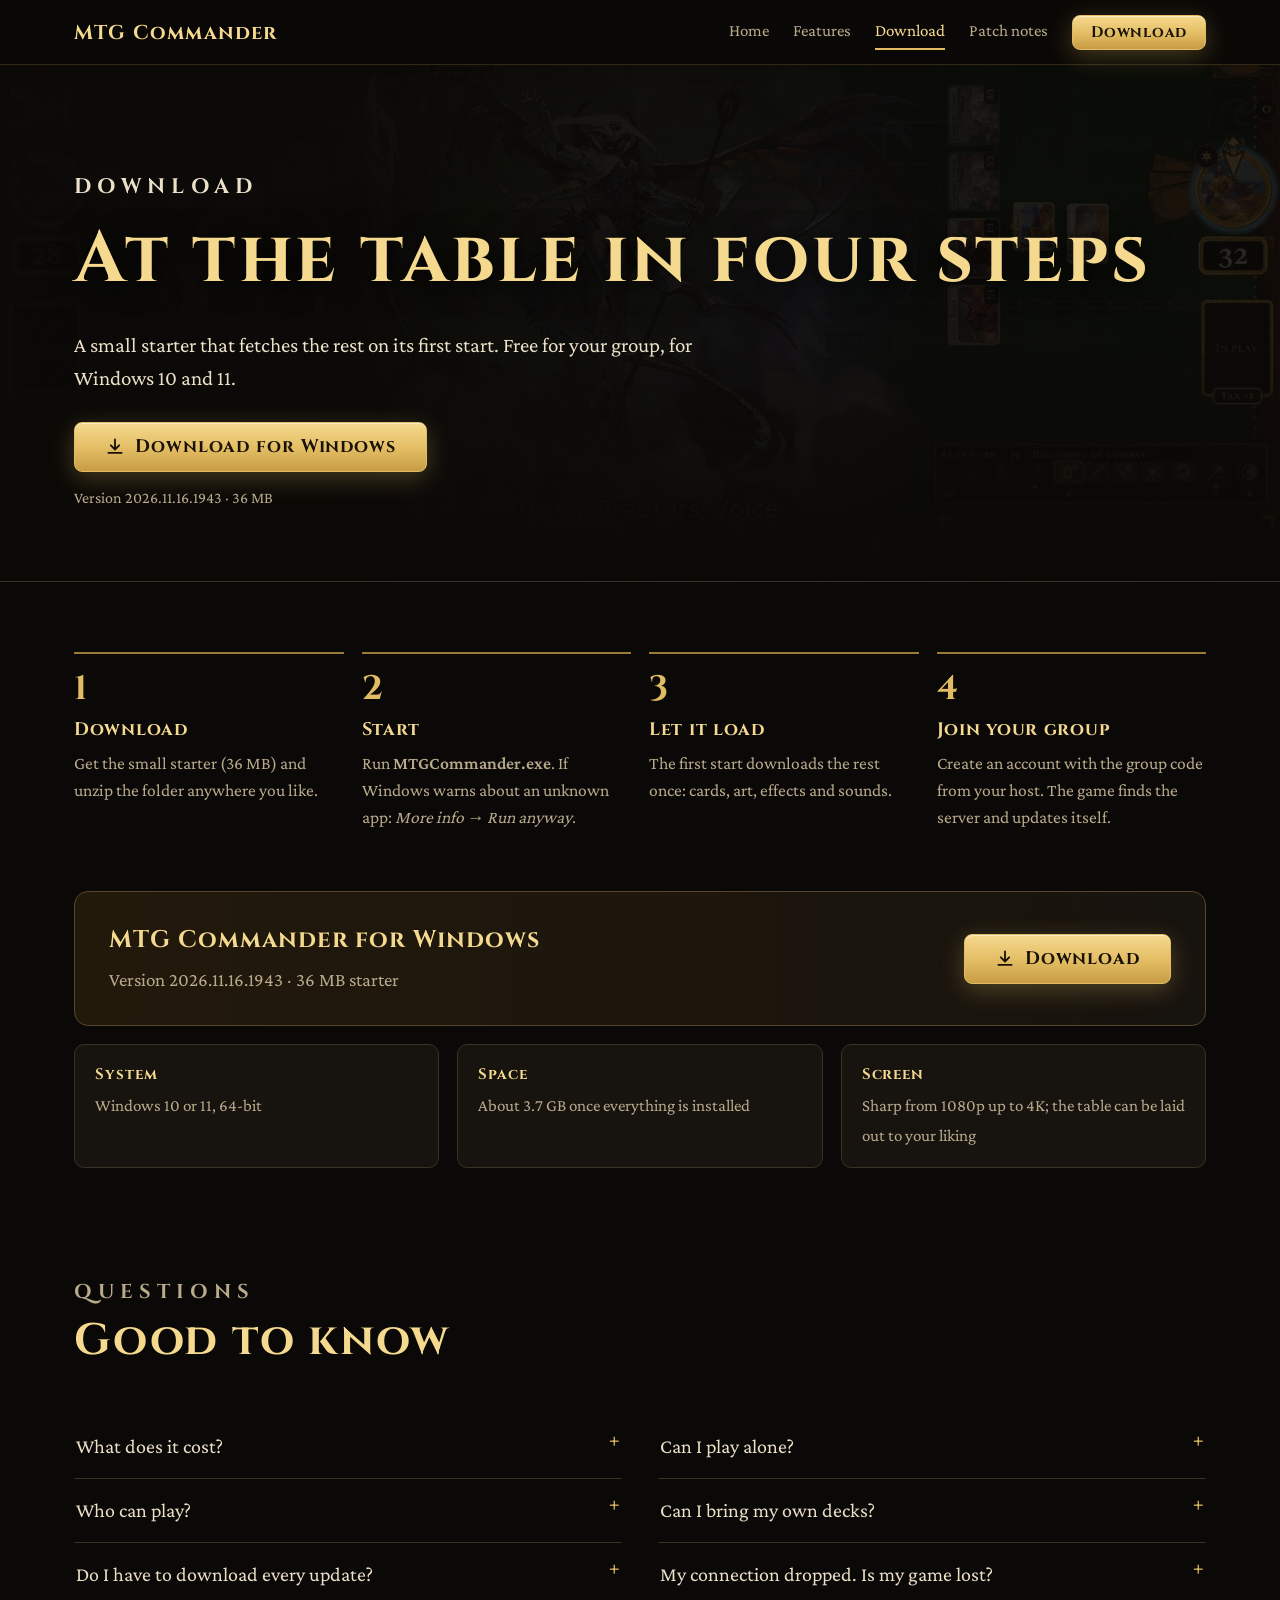
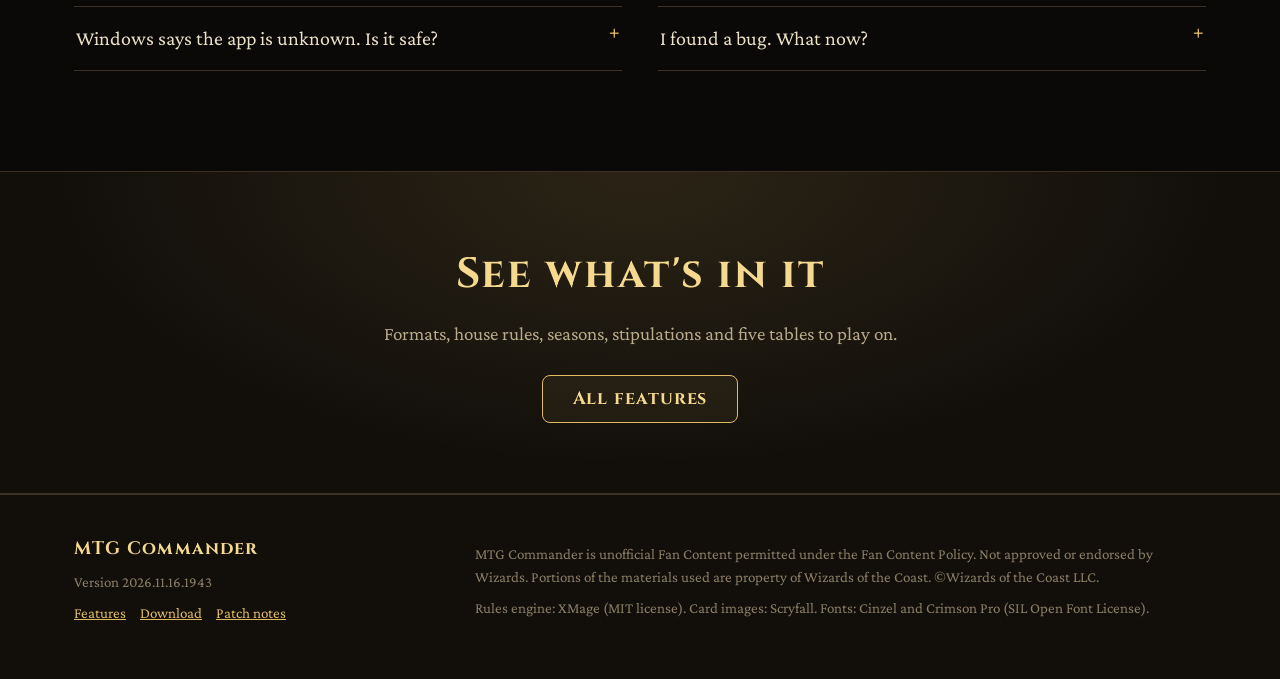
==== commit 3ca8c722: "Website for version 2026.11.16.1943" ====
--- a/download/index.html
+++ b/download/index.html
@@ -38,7 +38,7 @@
           Download for Windows
         </a>
       </p>
-      <p style="color:var(--muted);font-size:16px">Version 2026.11.16.0115 · 36 MB</p>
+      <p style="color:var(--muted);font-size:16px">Version 2026.11.16.1943 · 36 MB</p>
     </div>
   </div>
 
@@ -58,7 +58,7 @@
       <div class="download-card reveal">
         <div>
           <h3>MTG Commander for Windows</h3>
-          <p>Version 2026.11.16.0115 · 36 MB starter</p>
+          <p>Version 2026.11.16.1943 · 36 MB starter</p>
         </div>
         <a class="btn primary" href="https://github.com/Becajin/mtgcommander-site/releases/download/starter/MTGCommander-starter.zip">
           <svg viewBox="0 0 24 24" fill="none" stroke="currentColor" stroke-width="2.2" stroke-linecap="round" stroke-linejoin="round" aria-hidden="true"><path d="M12 3v12m0 0-5-5m5 5 5-5M4 19h16"/></svg>
@@ -67,7 +67,7 @@
       </div>
       <div class="spec reveal">
         <div><b>System</b><span>Windows 10 or 11, 64-bit</span></div>
-        <div><b>Space</b><span>About 3.5 GB once everything is installed</span></div>
+        <div><b>Space</b><span>About 3.7 GB once everything is installed</span></div>
         <div><b>Screen</b><span>Sharp from 1080p up to 4K; the table can be laid out to your liking</span></div>
       </div>
     </div>
@@ -107,7 +107,7 @@
   <div class="wrap">
     <div>
       <a class="brand" href="/">MTG Commander</a>
-      <p>Version 2026.11.16.0115</p>
+      <p>Version 2026.11.16.1943</p>
       <nav><a href="/features/">Features</a><a href="/download/">Download</a><a href="/patch_notes/">Patch notes</a></nav>
     </div>
     <div>
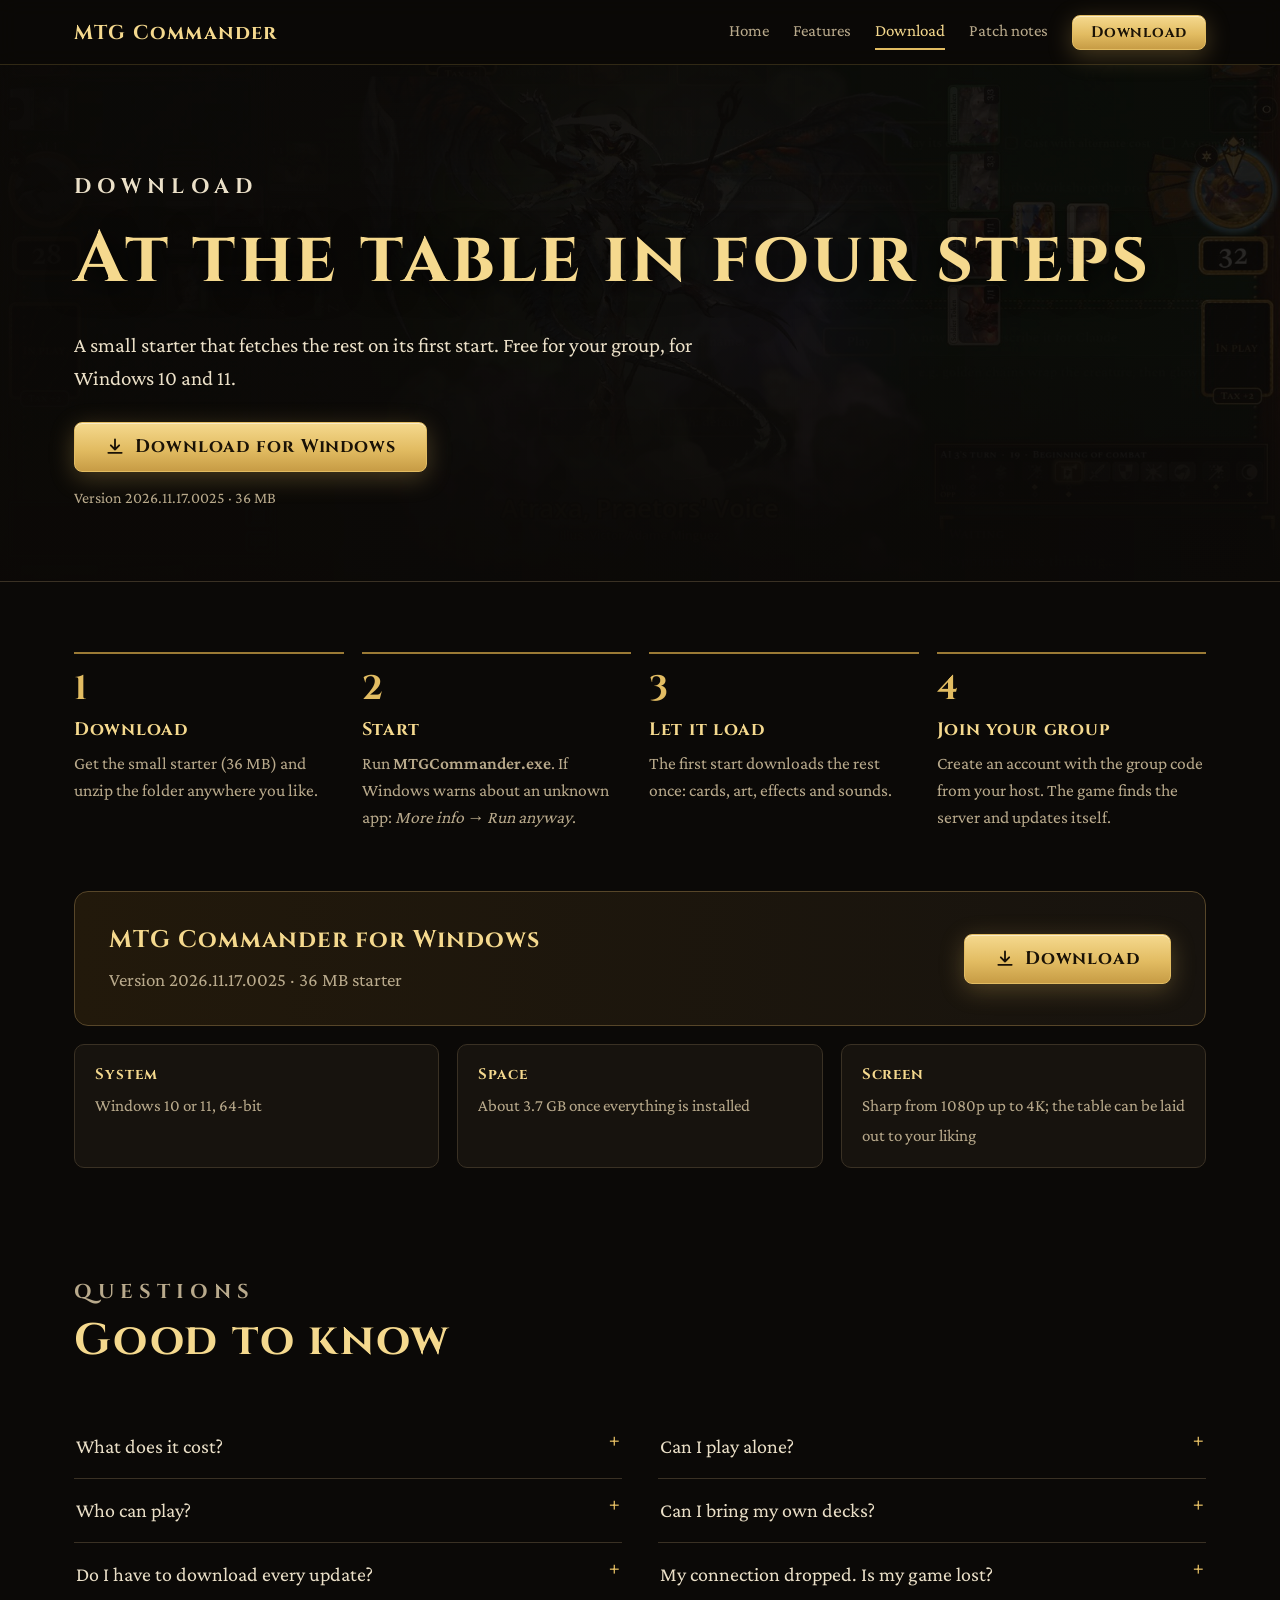
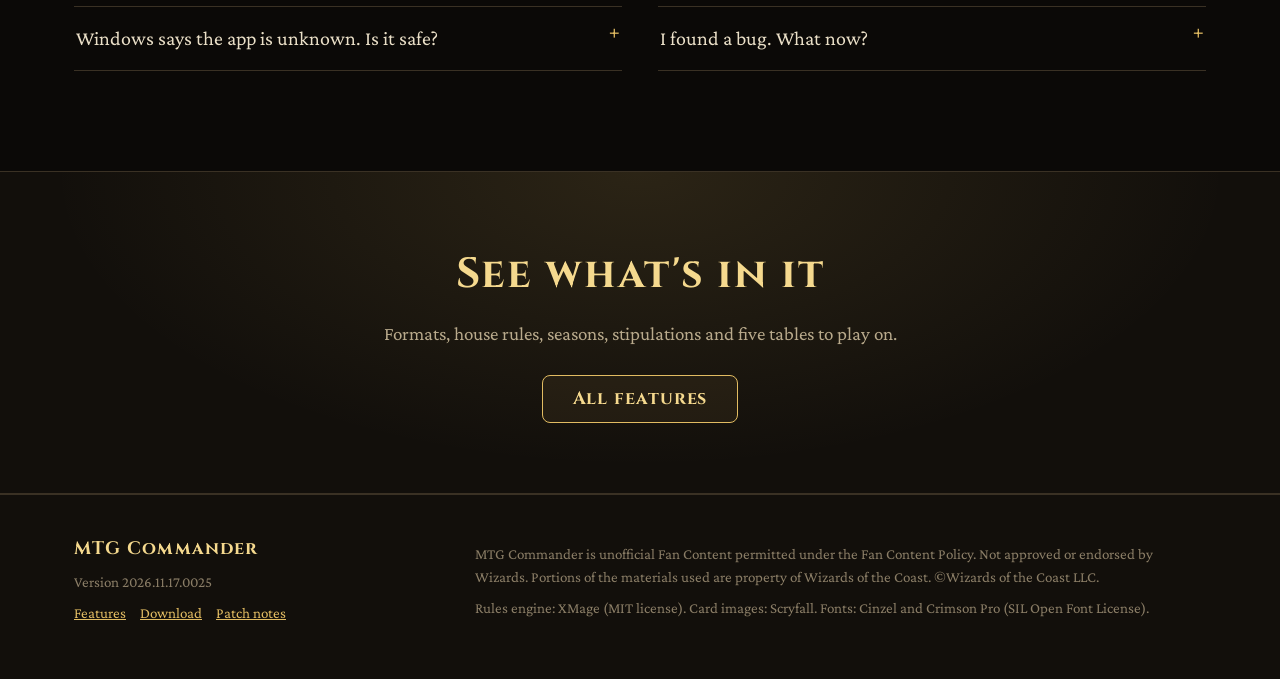
==== commit ef766d78: "Website for version 2026.11.17.0025" ====
--- a/download/index.html
+++ b/download/index.html
@@ -38,7 +38,7 @@
           Download for Windows
         </a>
       </p>
-      <p style="color:var(--muted);font-size:16px">Version 2026.11.16.1943 · 36 MB</p>
+      <p style="color:var(--muted);font-size:16px">Version 2026.11.17.0025 · 36 MB</p>
     </div>
   </div>
 
@@ -58,7 +58,7 @@
       <div class="download-card reveal">
         <div>
           <h3>MTG Commander for Windows</h3>
-          <p>Version 2026.11.16.1943 · 36 MB starter</p>
+          <p>Version 2026.11.17.0025 · 36 MB starter</p>
         </div>
         <a class="btn primary" href="https://github.com/Becajin/mtgcommander-site/releases/download/starter/MTGCommander-starter.zip">
           <svg viewBox="0 0 24 24" fill="none" stroke="currentColor" stroke-width="2.2" stroke-linecap="round" stroke-linejoin="round" aria-hidden="true"><path d="M12 3v12m0 0-5-5m5 5 5-5M4 19h16"/></svg>
@@ -107,7 +107,7 @@
   <div class="wrap">
     <div>
       <a class="brand" href="/">MTG Commander</a>
-      <p>Version 2026.11.16.1943</p>
+      <p>Version 2026.11.17.0025</p>
       <nav><a href="/features/">Features</a><a href="/download/">Download</a><a href="/patch_notes/">Patch notes</a></nav>
     </div>
     <div>
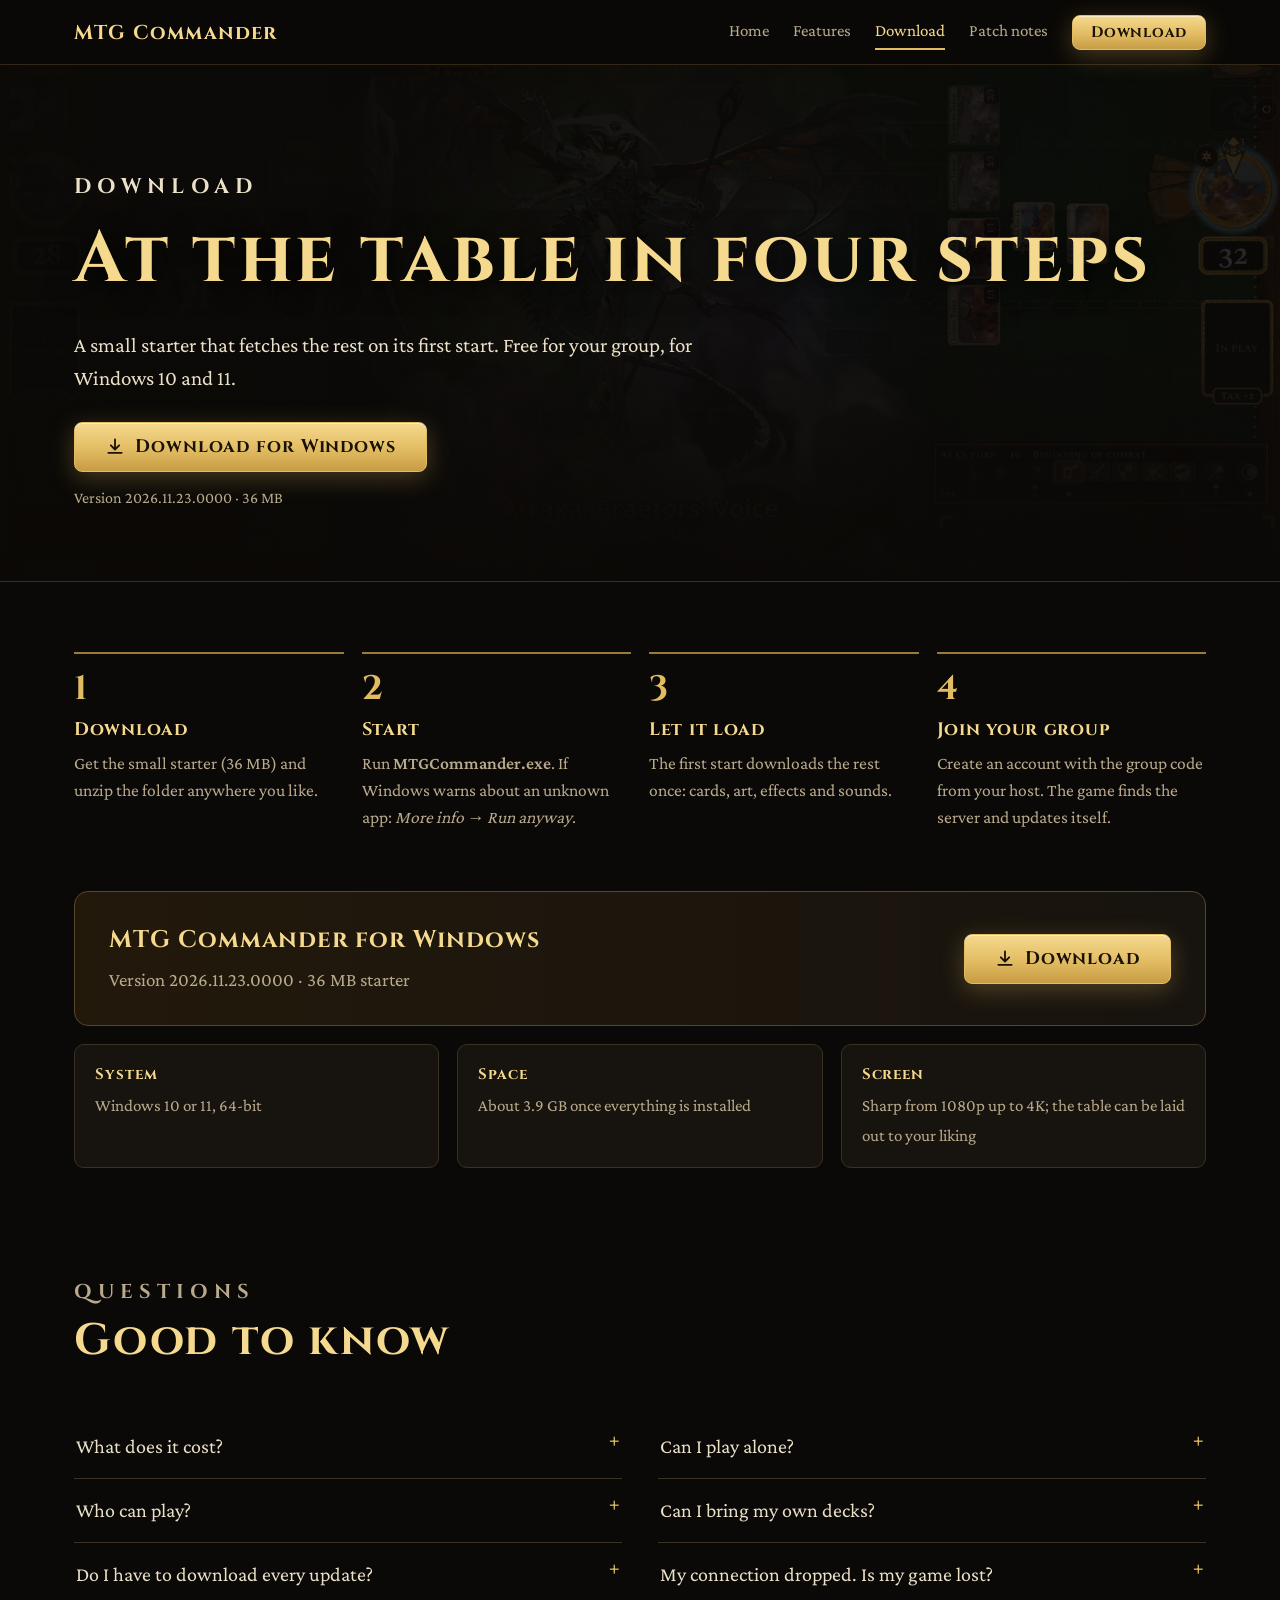
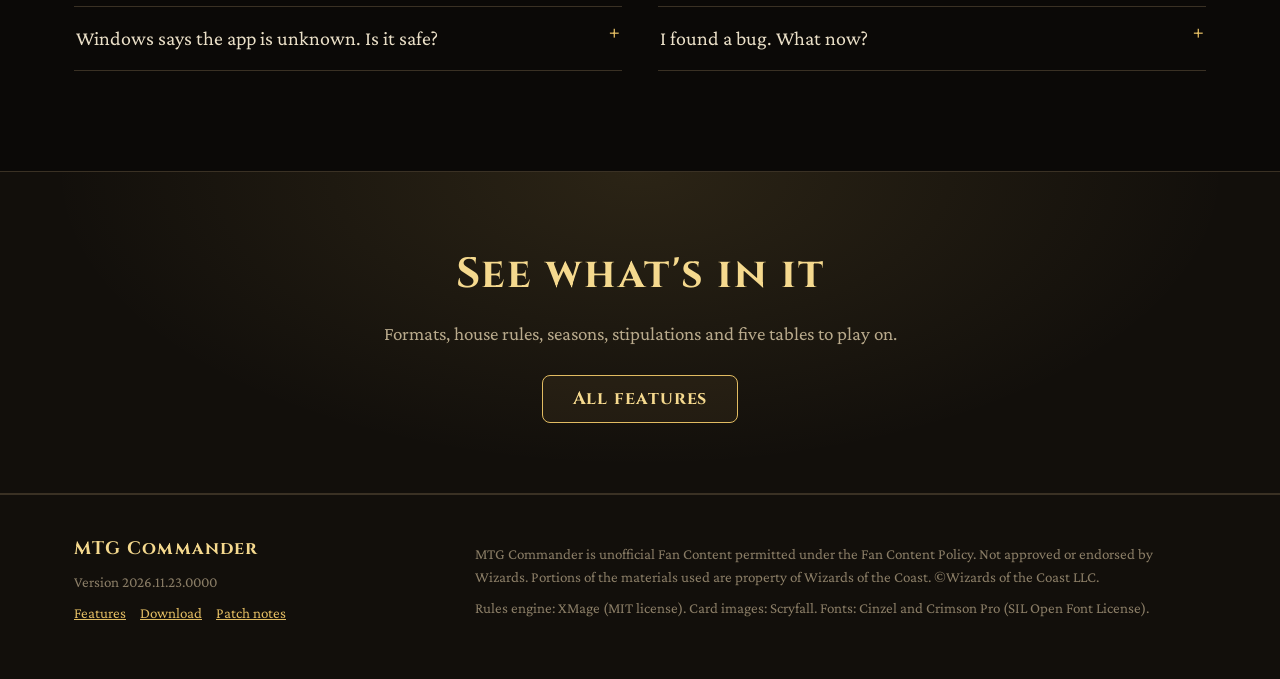
==== commit 0edc87b0: "Website for version 2026.11.23.0000" ====
--- a/download/index.html
+++ b/download/index.html
@@ -38,7 +38,7 @@
           Download for Windows
         </a>
       </p>
-      <p style="color:var(--muted);font-size:16px">Version 2026.11.17.0025 · 36 MB</p>
+      <p style="color:var(--muted);font-size:16px">Version 2026.11.23.0000 · 36 MB</p>
     </div>
   </div>
 
@@ -58,7 +58,7 @@
       <div class="download-card reveal">
         <div>
           <h3>MTG Commander for Windows</h3>
-          <p>Version 2026.11.17.0025 · 36 MB starter</p>
+          <p>Version 2026.11.23.0000 · 36 MB starter</p>
         </div>
         <a class="btn primary" href="https://github.com/Becajin/mtgcommander-site/releases/download/starter/MTGCommander-starter.zip">
           <svg viewBox="0 0 24 24" fill="none" stroke="currentColor" stroke-width="2.2" stroke-linecap="round" stroke-linejoin="round" aria-hidden="true"><path d="M12 3v12m0 0-5-5m5 5 5-5M4 19h16"/></svg>
@@ -67,7 +67,7 @@
       </div>
       <div class="spec reveal">
         <div><b>System</b><span>Windows 10 or 11, 64-bit</span></div>
-        <div><b>Space</b><span>About 3.7 GB once everything is installed</span></div>
+        <div><b>Space</b><span>About 3.9 GB once everything is installed</span></div>
         <div><b>Screen</b><span>Sharp from 1080p up to 4K; the table can be laid out to your liking</span></div>
       </div>
     </div>
@@ -107,7 +107,7 @@
   <div class="wrap">
     <div>
       <a class="brand" href="/">MTG Commander</a>
-      <p>Version 2026.11.17.0025</p>
+      <p>Version 2026.11.23.0000</p>
       <nav><a href="/features/">Features</a><a href="/download/">Download</a><a href="/patch_notes/">Patch notes</a></nav>
     </div>
     <div>
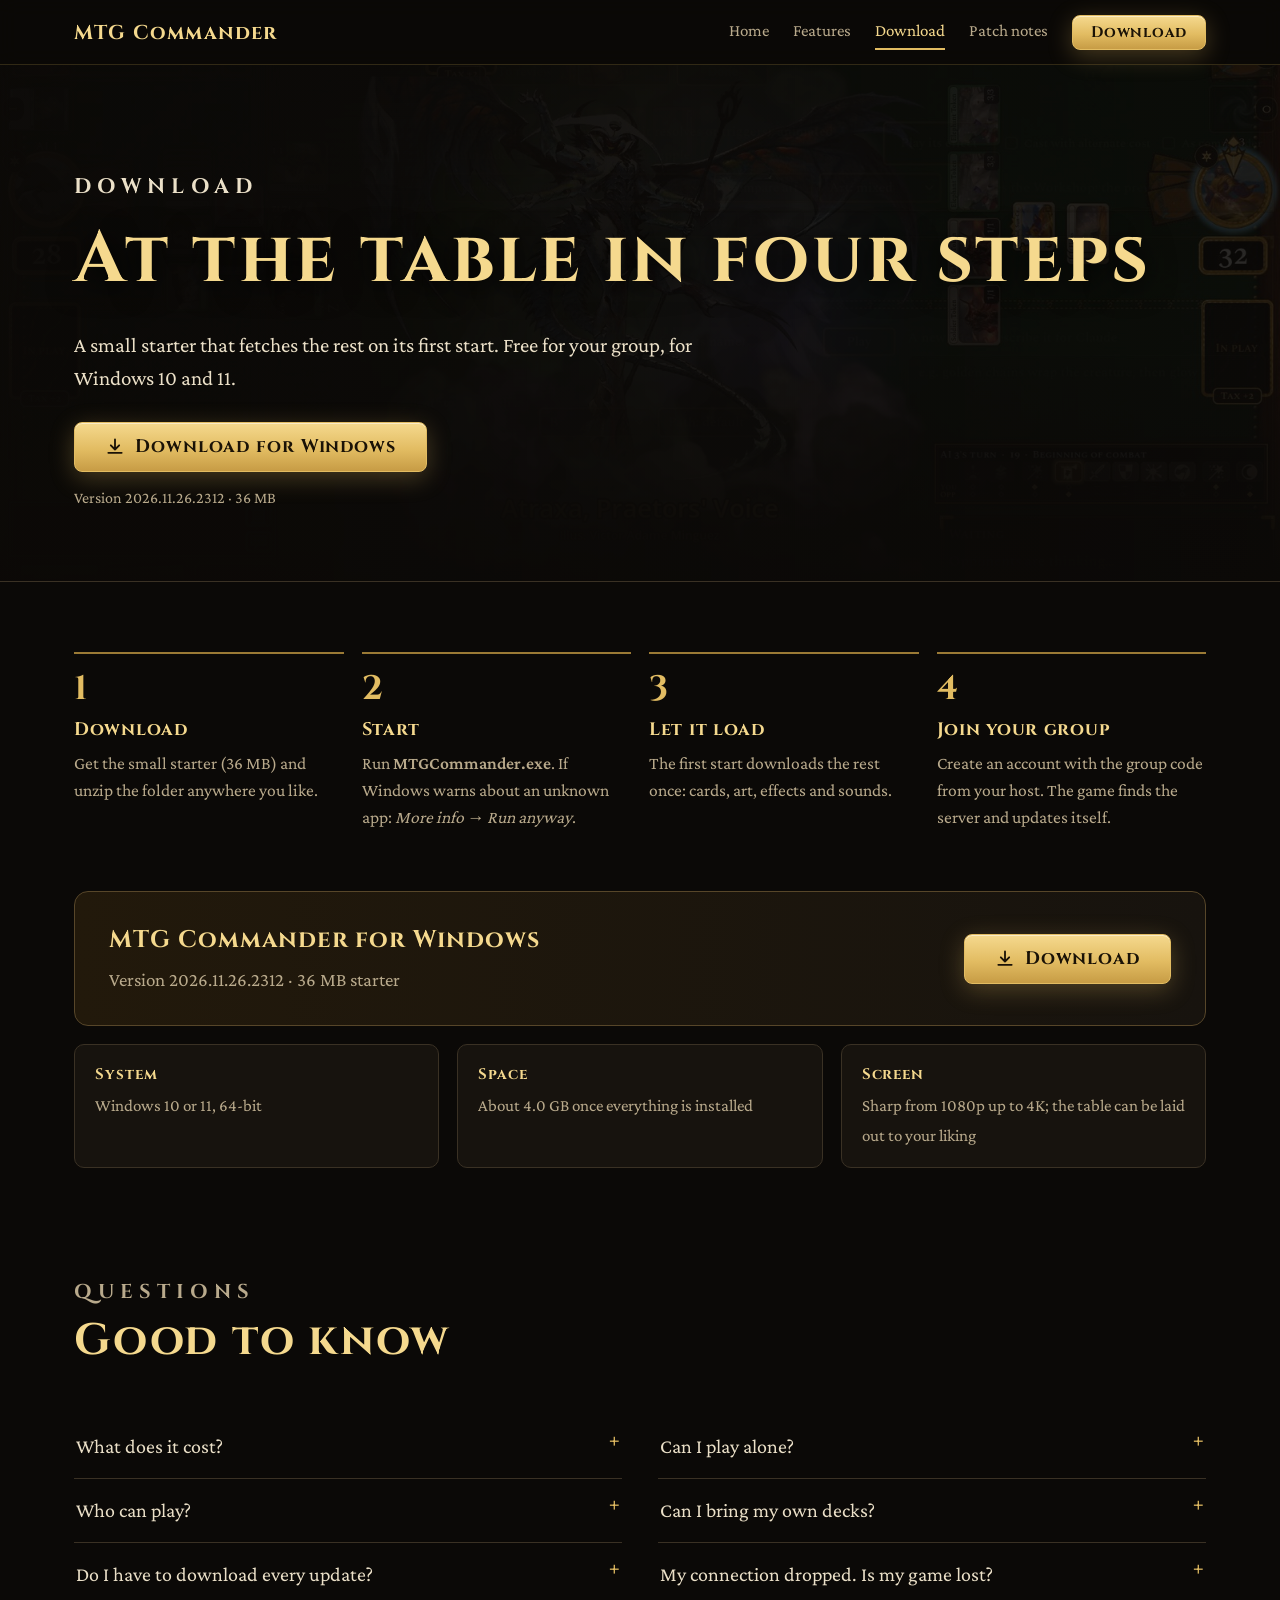
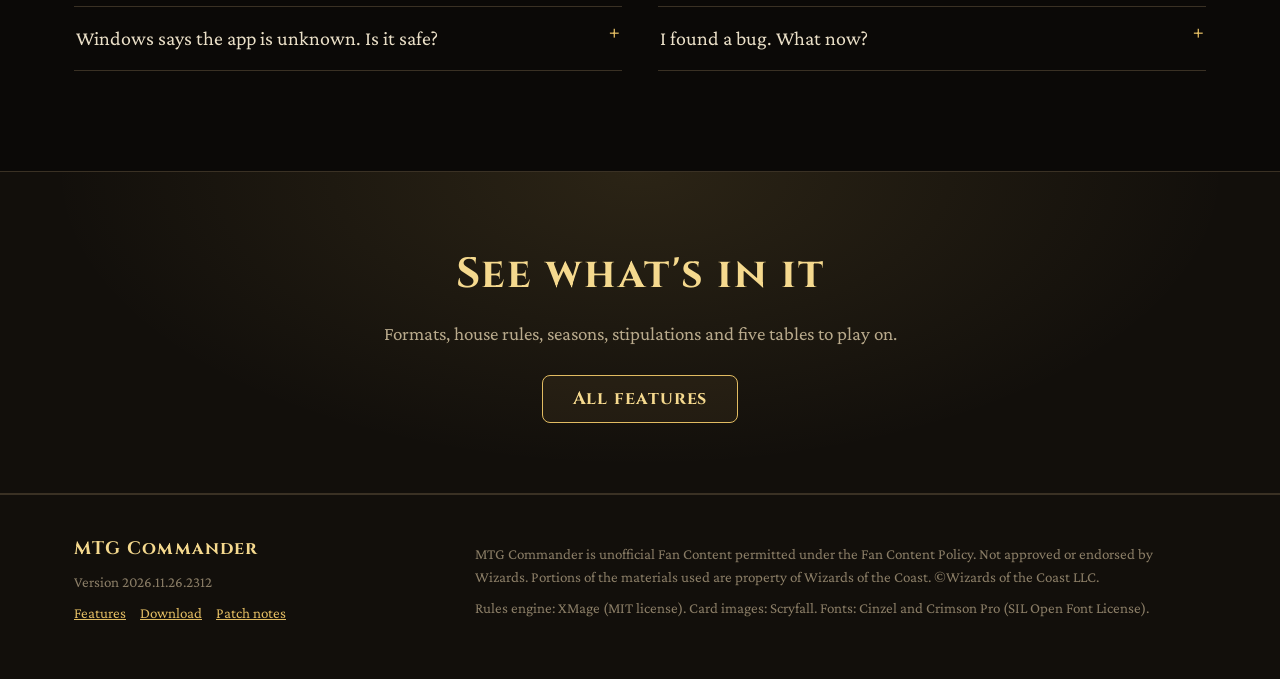
==== commit 290a903d: "Website for version 2026.11.26.2312" ====
--- a/download/index.html
+++ b/download/index.html
@@ -38,7 +38,7 @@
           Download for Windows
         </a>
       </p>
-      <p style="color:var(--muted);font-size:16px">Version 2026.11.23.0000 · 36 MB</p>
+      <p style="color:var(--muted);font-size:16px">Version 2026.11.26.2312 · 36 MB</p>
     </div>
   </div>
 
@@ -58,7 +58,7 @@
       <div class="download-card reveal">
         <div>
           <h3>MTG Commander for Windows</h3>
-          <p>Version 2026.11.23.0000 · 36 MB starter</p>
+          <p>Version 2026.11.26.2312 · 36 MB starter</p>
         </div>
         <a class="btn primary" href="https://github.com/Becajin/mtgcommander-site/releases/download/starter/MTGCommander-starter.zip">
           <svg viewBox="0 0 24 24" fill="none" stroke="currentColor" stroke-width="2.2" stroke-linecap="round" stroke-linejoin="round" aria-hidden="true"><path d="M12 3v12m0 0-5-5m5 5 5-5M4 19h16"/></svg>
@@ -67,7 +67,7 @@
       </div>
       <div class="spec reveal">
         <div><b>System</b><span>Windows 10 or 11, 64-bit</span></div>
-        <div><b>Space</b><span>About 3.9 GB once everything is installed</span></div>
+        <div><b>Space</b><span>About 4.0 GB once everything is installed</span></div>
         <div><b>Screen</b><span>Sharp from 1080p up to 4K; the table can be laid out to your liking</span></div>
       </div>
     </div>
@@ -107,7 +107,7 @@
   <div class="wrap">
     <div>
       <a class="brand" href="/">MTG Commander</a>
-      <p>Version 2026.11.23.0000</p>
+      <p>Version 2026.11.26.2312</p>
       <nav><a href="/features/">Features</a><a href="/download/">Download</a><a href="/patch_notes/">Patch notes</a></nav>
     </div>
     <div>
